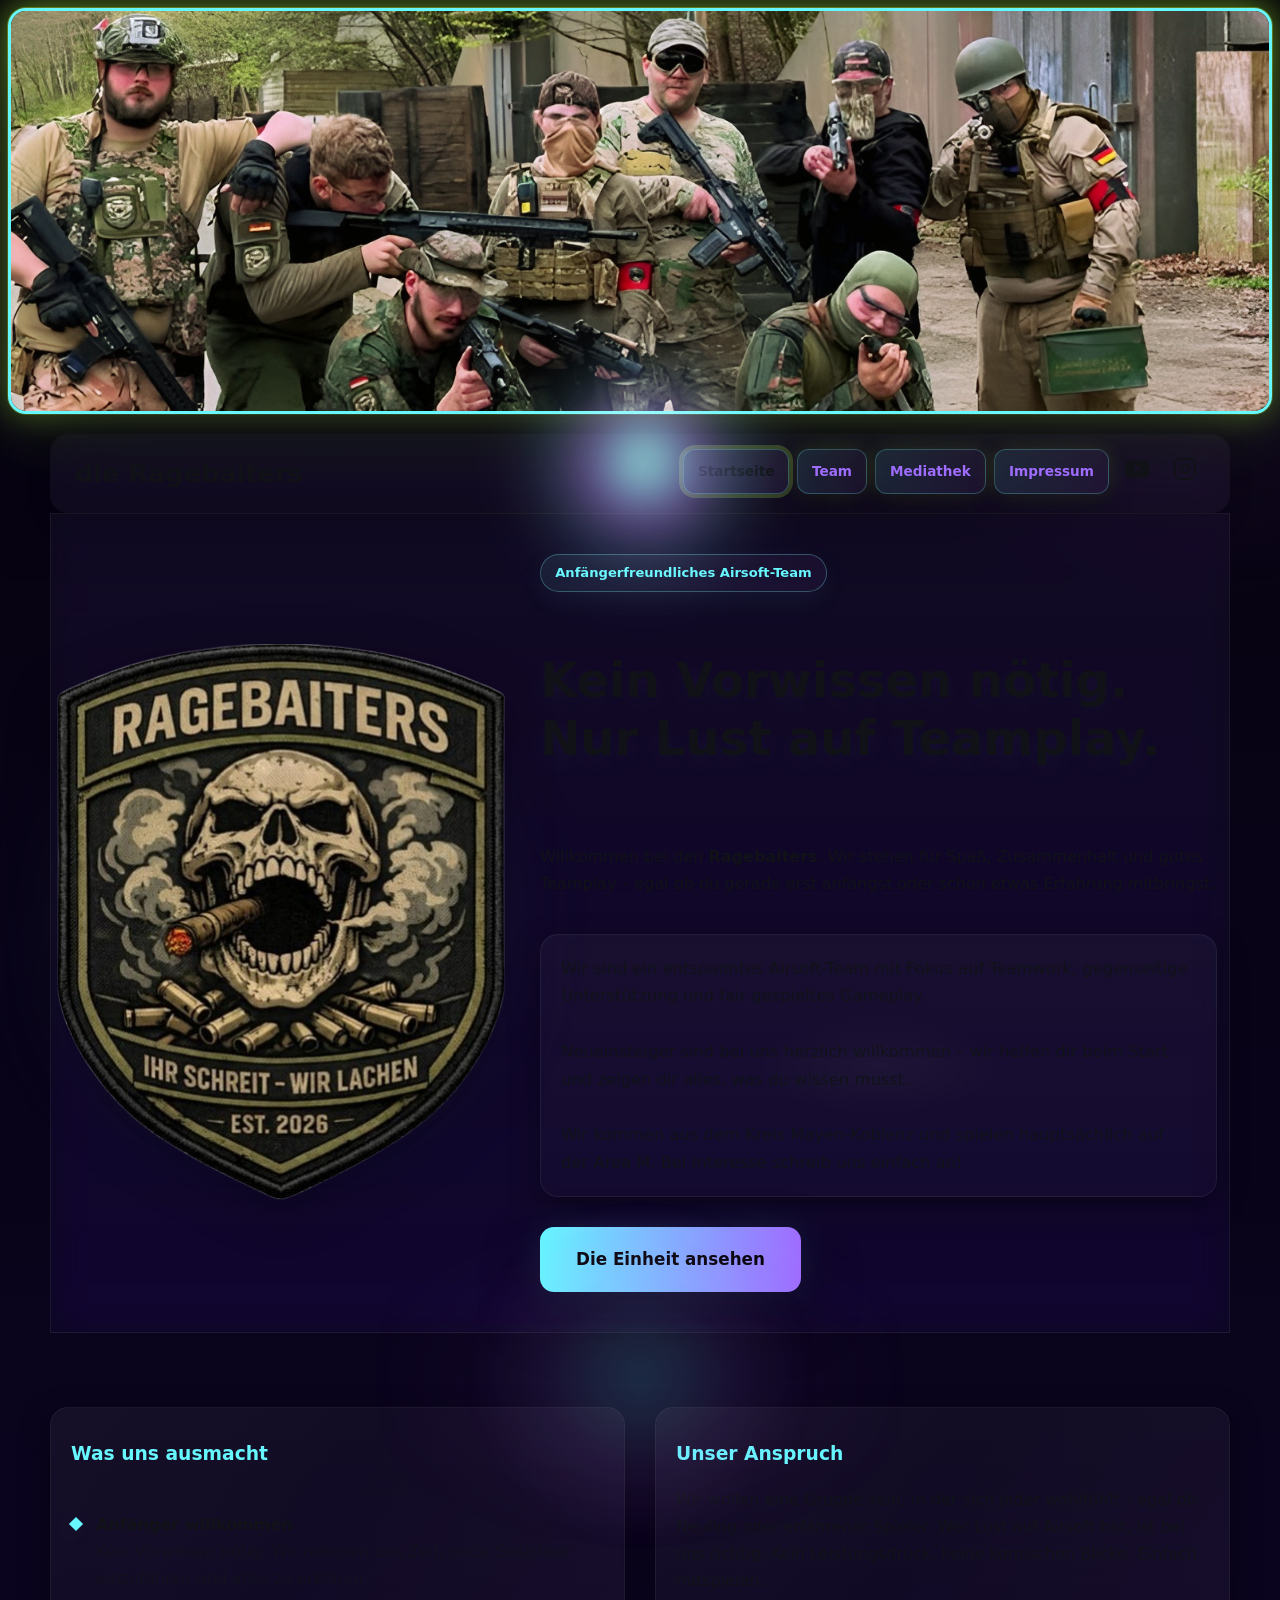
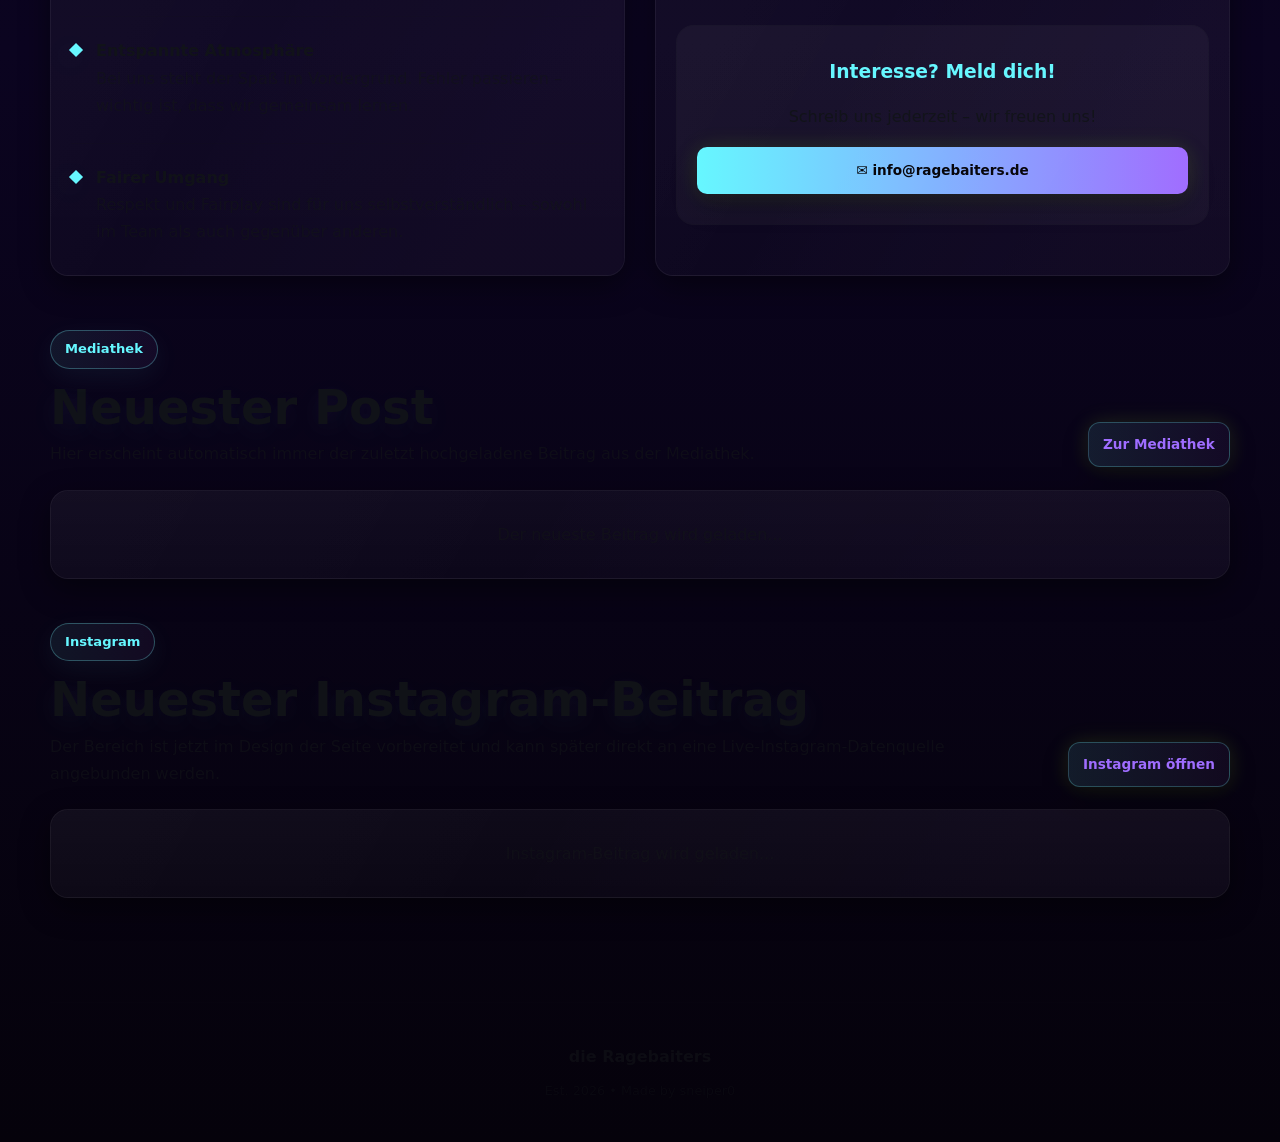
==== index.html @ 8ff464dd "Add files via upload" ====
<!DOCTYPE html>
<html lang="de">
<head>
  <meta charset="UTF-8" />
  <meta name="viewport" content="width=device-width, initial-scale=1.0" />
  <title>die Ragebaiters | Airsoft Team</title>
  <link rel="icon" type="image/png" href="images/logo.png">
  <link rel="preconnect" href="https://fonts.googleapis.com">
  <link rel="preconnect" href="https://fonts.gstatic.com" crossorigin>
  <link rel="stylesheet" href="./styles.css?v=2026-08-31-2">
</head>
<body>

  <div class="top-banner">
    <img src="images/banner2.png" alt="die Ragebaiters Banner" />
  </div>

  <header class="container">
    <nav class="nav">
      <div class="nav-brand">
        <div class="nav-title">die Ragebaiters</div>
      </div>
      <button class="nav-toggle" type="button" aria-label="Menü" aria-expanded="false">
        <span class="nav-toggle-bar"></span>
        <span class="nav-toggle-bar"></span>
        <span class="nav-toggle-bar"></span>
      </button>
      <div class="nav-links">
        <a class="active" href="index.html">Startseite</a>
        <a href="team.html">Team</a>
        <a href="mediathek.html">Mediathek</a>
        <a href="impressum.html">Impressum</a>
        <a class="social-icon" href="https://www.youtube.com/@RagebaitersAS" target="_blank" rel="noopener" aria-label="YouTube" title="YouTube">
          <svg viewBox="0 0 24 24" fill="currentColor" aria-hidden="true">
            <path d="M23.498 6.186a2.999 2.999 0 0 0-2.112-2.122C19.505 3.5 12 3.5 12 3.5s-7.505 0-9.386.564A2.999 2.999 0 0 0 .502 6.186C0 8.074 0 12 0 12s0 3.926.502 5.814a2.999 2.999 0 0 0 2.112 2.122C4.495 20.5 12 20.5 12 20.5s7.505 0 9.386-.564a2.999 2.999 0 0 0 2.112-2.122C24 15.926 24 12 24 12s0-3.926-.502-5.814zM9.75 15.568V8.432L15.818 12 9.75 15.568z"/>
          </svg>
        </a>
        <a class="social-icon" href="https://www.instagram.com/die_ragebaiters/" target="_blank" rel="noopener" aria-label="Instagram" title="Instagram">
          <svg viewBox="0 0 24 24" fill="none" stroke="currentColor" stroke-width="2" stroke-linecap="round" stroke-linejoin="round" aria-hidden="true">
            <rect x="2" y="2" width="20" height="20" rx="5" ry="5"/>
            <path d="M16 11.37A4 4 0 1 1 12.63 8 4 4 0 0 1 16 11.37z"/>
            <line x1="17.5" y1="6.5" x2="17.51" y2="6.5"/>
          </svg>
        </a>
      </div>
    </nav>
    <div class="nav-backdrop" aria-hidden="true"></div>
  </header>

  <main class="container">
    <section class="hero">
      <div class="hero-grid">
        <div class="hero-logo-large"><img src="images/logo.png" alt="Logo" /></div>
        <div class="hero-content">
          <span class="eyebrow">Anfängerfreundliches Airsoft-Team</span>
          <h2>Kein Vorwissen nötig.<br>Nur Lust auf Teamplay.</h2>
          <p>Willkommen bei den <strong>Ragebaiters</strong>. Wir stehen für Spaß, Zusammenhalt und gutes Teamplay – egal ob du gerade erst anfängst oder schon etwas Erfahrung mitbringst.</p>

          <div class="info-box">
            Wir sind ein entspanntes Airsoft-Team mit Fokus auf Teamwork, gegenseitige Unterstützung und fair gespieltes Gameplay.<br><br>
            Neueinsteiger sind bei uns herzlich willkommen – wir helfen dir beim Start und zeigen dir alles, was du wissen musst.<br><br>
            Wir kommen aus dem Kreis Mayen-Koblenz und spielen hauptsächlich auf der Area M. Bei Interesse schreib uns einfach an!
          </div>
          <a class="primary-btn" href="team.html">Die Einheit ansehen</a>
        </div>
      </div>
    </section>

    <section class="section">
      <div class="split">
        <article class="card">
          <h3 class="accent" style="margin:0;">Was uns ausmacht</h3>
          <div class="list">
            <div class="list-item">
              <div class="dot"></div>
              <div><strong>Anfänger willkommen</strong><br><span style="color: var(--muted);">Kein Vorwissen nötig. Wir nehmen uns Zeit, neue Gesichter einzuführen und alles zu erklären.</span></div>
            </div>
            <div class="list-item">
              <div class="dot"></div>
              <div><strong>Entspannte Atmosphäre</strong><br><span style="color: var(--muted);">Bei uns steht der Spaß im Vordergrund. Fehler passieren – wichtig ist, dass wir gemeinsam lernen.</span></div>
            </div>
            <div class="list-item">
              <div class="dot"></div>
              <div><strong>Fairer Umgang</strong><br><span style="color: var(--muted);">Respekt und Fairplay sind für uns selbstverständlich – sowohl im Team als auch gegenüber anderen.</span></div>
            </div>
          </div>
        </article>

        <article class="card">
          <h3 class="accent" style="margin:0;">Unser Anspruch</h3>
          <p>Wir wollen eine Gruppe sein, in der sich jeder wohlfühlt – egal ob Neuling oder erfahrener Spieler. Wer Lust auf Airsoft hat, ist bei uns richtig. Kein Leistungsdruck, keine komischen Blicke. Einfach mitspielen.</p>
          <div class="contact-box">
            <h3 class="accent" style="margin:0;">Interesse? Meld dich!</h3>
            <p>Schreib uns jederzeit – wir freuen uns!</p>
            <a class="contact-btn" href="mailto:info@ragebaiters.de">✉ info@ragebaiters.de</a>
          </div>
        </article>
      </div>
    </section>

    <section class="section latest-media-section">
      <div class="latest-media-head">
        <div>
          <span class="eyebrow">Mediathek</span>
          <h2 style="margin: 10px 0 4px;">Neuester Post</h2>
          <p style="color: var(--muted); margin: 0;">Hier erscheint automatisch immer der zuletzt hochgeladene Beitrag aus der Mediathek.</p>
        </div>
        <a href="mediathek.html">Zur Mediathek</a>
      </div>
      <div id="latest-media">
        <article class="card latest-media-card">
          <div class="latest-media-empty">Der neueste Beitrag wird geladen...</div>
        </article>
      </div>
    </section>

    <section class="section instagram-section">
      <div class="latest-media-head">
        <div>
          <span class="eyebrow">Instagram</span>
          <h2 style="margin: 10px 0 4px;">Neuester Instagram-Beitrag</h2>
          <p style="color: var(--muted); margin: 0;">Der Bereich ist jetzt im Design der Seite vorbereitet und kann später direkt an eine Live-Instagram-Datenquelle angebunden werden.</p>
        </div>
        <a href="https://www.instagram.com/die_ragebaiters/" target="_blank" rel="noopener">Instagram öffnen</a>
      </div>
      <div id="instagram-latest">
        <article class="card instagram-post-card">
          <div class="latest-media-empty">Instagram-Beitrag wird geladen...</div>
        </article>
      </div>
    </section>
  </main>

  <footer class="footer container">
    <div style="font-weight: 800;">die Ragebaiters</div>
    <div style="font-size: 0.8rem; opacity: 0.6;">Est. 2026 • Made by sneiper0</div>
  </footer>

<script src="./nav.js?v=2026-04-23-5" defer></script>
<script src="./config.js?v=2026-04-23-5"></script>
<script type="module">
    import { supabase, initPage, getSessionUser, getProfile } from './auth.js?v=2026-04-23-1';
  await initPage('home');


  const topBannerImg = document.querySelector('.top-banner img');
  const latestMedia = document.getElementById('latest-media');
  const instagramLatest = document.getElementById('instagram-latest');
  const instagramProfileUrl = 'https://www.instagram.com/die_ragebaiters/';

  const [
    { data: bannerVariant },
    { data: customBannerPath }
  ] = await Promise.all([
    supabase.rpc('get_homepage_banner'),
    supabase.rpc('get_homepage_banner_custom_path')
  ]);
  if (bannerVariant === 'sponsor') {
    topBannerImg.src = 'images/banner.png';
    topBannerImg.alt = 'die Ragebaiters Sponsor Banner';
  } else if (bannerVariant === 'custom' && customBannerPath) {
    topBannerImg.src = resolvePhotoUrl(customBannerPath);
    topBannerImg.alt = 'die Ragebaiters eigenes Banner';
  } else {
    topBannerImg.src = 'images/banner2.png';
    topBannerImg.alt = 'die Ragebaiters Team Banner';
  }

  const currentUser = await getSessionUser();
  const currentProfile = currentUser ? await getProfile(currentUser.id) : null;
  const currentRole = currentUser ? normalizeRole(currentProfile?.role) : 'guest';
  const canSeeInternalPosts = currentRole === 'admin' || currentRole === 'observer';
  const { data, error } = await supabase.rpc('get_latest_gallery_photo', {
    p_include_internal: canSeeInternalPosts
  });
  const latestPhoto = Array.isArray(data) ? data[0] : data;

  if (error) {
    latestMedia.innerHTML = '<article class="card latest-media-card"><div class="latest-media-empty">Der neueste Beitrag konnte gerade nicht geladen werden.</div></article>';
  } else if (!latestPhoto) {
    latestMedia.innerHTML = '<article class="card latest-media-card"><div class="latest-media-empty">In der Mediathek wurde noch kein Beitrag hochgeladen.</div></article>';
  } else {
    const imageUrl = resolvePhotoUrl(latestPhoto.storage_path);
    latestMedia.innerHTML = `
      <article class="card latest-media-card">
        <div class="latest-media-grid">
          <div class="latest-media-image-wrap">
            <img class="latest-media-image" src="${imageUrl}" alt="${escapeHtml(latestPhoto.title || 'Neuester Mediathek-Post')}">
          </div>
          <div class="latest-media-copy">
            <span class="latest-media-label">Zuletzt hochgeladen</span>
            <h3>${escapeHtml(latestPhoto.title || 'Neuer Mediathek-Post')}</h3>
            ${latestPhoto.caption ? `<p>${escapeHtml(latestPhoto.caption)}</p>` : '<p>In der Mediathek ist ein neuer Beitrag verfügbar.</p>'}
            <div class="latest-media-meta">
              <span>von ${escapeHtml(latestPhoto.author || 'anonym')}</span>
              <span>${formatDate(latestPhoto.uploaded_at)}</span>
            </div>
          </div>
        </div>
      </article>`;
  }

  await renderLatestInstagramPost();

  function formatDate(value) {
    if (!value) return 'Unbekanntes Datum';
    return new Date(value).toLocaleDateString('de-DE', {
      day: '2-digit',
      month: '2-digit',
      year: 'numeric'
    });
  }

  function escapeHtml(s) {
    return String(s).replace(/[&<>"']/g, c => ({'&':'&amp;','<':'&lt;','>':'&gt;','"':'&quot;',"'":'&#39;'}[c]));
  }

  function normalizeRole(role) {
    return ['observer', 'member', 'admin'].includes(role) ? role : 'guest';
  }

  function resolvePhotoUrl(path) {
    if (String(path || '').startsWith('__local__/')) {
      return path.replace('__local__/', '');
    }
    const { data: pub } = supabase.storage.from('photos').getPublicUrl(path);
    return pub.publicUrl;
  }

  async function renderLatestInstagramPost() {
    if (!instagramLatest) return;

    const { data, error } = await supabase.rpc('get_homepage_instagram_post');
    const post = Array.isArray(data) ? data[0] : data;

    if (error) {
      console.error('[Ragebaiters] Instagram-Post konnte nicht geladen werden:', error);
      instagramLatest.innerHTML = buildInstagramFallbackCard({
        title: 'Instagram-Verbindung wird vorbereitet',
        copy: 'Das Layout für den neuesten Instagram-Beitrag steht bereits. Die Live-Anbindung kann jetzt später direkt an Meta oder eine Supabase-Synchronisierung angeschlossen werden.'
      });
      return;
    }

    if (!post?.post_url && !post?.image_url && !post?.title && !post?.caption) {
      instagramLatest.innerHTML = buildInstagramFallbackCard({
        title: 'Noch kein Instagram-Beitrag hinterlegt',
        copy: 'Sobald die Datenquelle verbunden ist, erscheint hier automatisch nur der aktuellste Instagram-Beitrag im Look der Website.'
      });
      return;
    }

    const imageMarkup = post.image_url
      ? `<img class="instagram-post-image" src="${escapeHtmlAttr(post.image_url)}" alt="${escapeHtmlAttr(post.title || 'Neuester Instagram-Beitrag')}">`
      : `
        <div class="instagram-post-placeholder-inner">
          <strong>${escapeHtml(post.username || 'die_ragebaiters')}</strong>
          <span>Cover-Bild fehlt noch</span>
        </div>`;

    const primaryAction = post.post_url
      ? `<a href="${escapeHtmlAttr(post.post_url)}" target="_blank" rel="noopener">Beitrag ansehen</a>`
      : `<a href="${instagramProfileUrl}" target="_blank" rel="noopener">Profil öffnen</a>`;

    instagramLatest.innerHTML = `
      <article class="card instagram-post-card">
        <div class="instagram-post-grid">
          <div class="instagram-post-image-wrap ${post.image_url ? '' : 'instagram-post-placeholder'}">
            ${imageMarkup}
            <span class="instagram-post-badge">Instagram</span>
          </div>
          <div class="instagram-post-copy">
            <span class="instagram-post-kicker">Live vorbereitet</span>
            <h3>${escapeHtml(post.title || 'Neuester Beitrag von die_ragebaiters')}</h3>
            <p>${escapeHtml(post.caption || 'Der aktuellste Instagram-Beitrag kann hier im Stil der Website dargestellt werden.')}</p>
            <div class="instagram-post-meta">
              <span>@${escapeHtml(post.username || 'die_ragebaiters')}</span>
              <span>${formatInstagramDate(post.posted_at)}</span>
            </div>
            <div class="instagram-post-actions">
              ${primaryAction}
              <a class="instagram-post-secondary" href="${instagramProfileUrl}" target="_blank" rel="noopener">Profil öffnen</a>
            </div>
          </div>
        </div>
      </article>`;
  }

  function buildInstagramFallbackCard({ title, copy }) {
    return `
      <article class="card instagram-post-card instagram-post-card-empty">
        <div class="instagram-post-grid">
          <div class="instagram-post-image-wrap instagram-post-placeholder" aria-hidden="true">
            <span class="instagram-post-badge">Instagram</span>
            <div class="instagram-post-placeholder-inner">
              <strong>die_ragebaiters</strong>
              <span>Neuester Post erscheint hier</span>
            </div>
          </div>
          <div class="instagram-post-copy">
            <span class="instagram-post-kicker">Design bereit</span>
            <h3>${escapeHtml(title)}</h3>
            <p>${escapeHtml(copy)}</p>
            <div class="instagram-post-meta">
              <span>@die_ragebaiters</span>
              <span>Wartet auf Live-Daten</span>
            </div>
            <div class="instagram-post-actions">
              <a href="${instagramProfileUrl}" target="_blank" rel="noopener">Instagram öffnen</a>
            </div>
          </div>
        </div>
      </article>`;
  }

  function formatInstagramDate(value) {
    if (!value) return 'Neuester Beitrag';
    return new Date(value).toLocaleDateString('de-DE', {
      day: '2-digit',
      month: '2-digit',
      year: 'numeric'
    });
  }

  function escapeHtmlAttr(s) {
    return escapeHtml(s).replace(/`/g, '&#96;');
  }
</script>


<script src="./glow.js" defer></script>

</body>
</html>
---- styles.css ----
:root {
  /* Clean / Liquid Glass (macOS-ish) */
  --bg: #0b0d10;
  --bg-soft: #10151b;
  --panel: rgba(255, 255, 255, 0.06);
  --panel-strong: rgba(255, 255, 255, 0.10);
  --panel-solid: rgba(17, 22, 29, 0.78);
  --text: rgba(255, 255, 255, 0.92);
  --muted: rgba(255, 255, 255, 0.68);
  --line: rgba(255, 255, 255, 0.14);
  --accent: #b7ff3c;
  --accent-2: #7fd61c;
  --danger: #ff453a;
  --shadow: 0 18px 60px rgba(0, 0, 0, 0.45);
  --shadow-soft: 0 10px 28px rgba(0, 0, 0, 0.28);
  --radius: 18px;
  --radius-sm: 12px;
  --blur: 18px;
  --max: 1180px;
}

* { box-sizing: border-box; }
html, body {
  margin: 0;
  padding: 0;
  min-height: 100%;
  background-color: var(--bg);
}

html { scroll-behavior: smooth; min-height: 100dvh; }

body {
  font-family: ui-sans-serif, system-ui, -apple-system, BlinkMacSystemFont, "Segoe UI", Roboto, Helvetica, Arial, "Apple Color Emoji", "Segoe UI Emoji";
  background:
    radial-gradient(1000px 700px at 14% -10%, rgba(183,255,60,0.16), transparent 55%),
    radial-gradient(900px 600px at 92% 12%, rgba(127,214,28,0.10), transparent 55%),
    linear-gradient(180deg, #0b0d10 0%, #0f1419 55%, #0b0d10 100%);
  color: var(--text);
  line-height: 1.7;
  -webkit-font-smoothing: antialiased;
  -moz-osx-font-smoothing: grayscale;
  text-rendering: optimizeLegibility;
  color-scheme: dark light;
  animation: pageFadeIn 0.5s ease-out both;
}

body.nav-lock {
  overflow: hidden;
}

@keyframes pageFadeIn {
  from { opacity: 0; transform: translateY(8px); }
  to   { opacity: 1; transform: translateY(0); }
}

.container {
  width: min(calc(100% - 32px), var(--max));
  margin: 0 auto;
  padding-left: max(0px, env(safe-area-inset-left));
  padding-right: max(0px, env(safe-area-inset-right));
}

@media (prefers-color-scheme: light) {
  :root {
    --bg: #f4f6f8;
    --bg-soft: #ffffff;
    --panel: rgba(255, 255, 255, 0.72);
    --panel-strong: rgba(255, 255, 255, 0.84);
    --panel-solid: rgba(255, 255, 255, 0.92);
    --text: rgba(17, 20, 24, 0.92);
    --muted: rgba(17, 20, 24, 0.62);
    --line: rgba(17, 20, 24, 0.14);
    --shadow: 0 16px 40px rgba(0, 0, 0, 0.14);
    --shadow-soft: 0 10px 24px rgba(0, 0, 0, 0.10);
  }

  body {
    background:
      radial-gradient(1000px 700px at 14% -10%, rgba(183,255,60,0.20), transparent 55%),
      radial-gradient(900px 600px at 92% 12%, rgba(127,214,28,0.12), transparent 55%),
      linear-gradient(180deg, #f4f6f8 0%, #eef2f6 55%, #f4f6f8 100%);
  }
}

.top-banner {
  width: min(calc(100% - 16px), 1400px);
  margin: 8px auto 0;
  border-radius: 18px;
  overflow: hidden;
  border: 3px solid var(--accent);
  box-shadow:
    var(--shadow),
    0 0 0 1px rgba(183,255,60,0.36),
    0 0 26px rgba(183,255,60,0.48),
    0 0 60px rgba(127,214,28,0.28);
  background: #000;
  animation: fadeSlide 0.7s ease-out both;
}

.top-banner img {
  width: 100%;
  height: auto;
  max-height: 400px;
  object-fit: cover;
  display: block;
  transition: transform 0.6s ease;
}
.top-banner:hover img { transform: scale(1.02); }

a {
  color: #0b0d10 !important;
  text-decoration: none;
  background: linear-gradient(180deg, rgba(183,255,60,0.98), rgba(127,214,28,0.98));
  border: 1px solid rgba(183,255,60,0.62);
  padding: 10px 14px;
  border-radius: 12px;
  display: inline-flex;
  align-items: center;
  justify-content: center;
  font-weight: 750;
  transition: transform 0.22s ease, box-shadow 0.22s ease, background 0.22s ease, color 0.22s ease, border-color 0.22s ease, filter 0.22s ease;
  text-transform: none;
  font-size: 0.88rem;
  letter-spacing: 0;
  cursor: pointer;
  white-space: nowrap;
  will-change: transform;
  box-shadow: 0 12px 26px rgba(0,0,0,0.26), 0 0 22px rgba(183,255,60,0.14);
}

a:hover {
  transform: translateY(-1px);
  filter: brightness(1.03);
  box-shadow: 0 14px 32px rgba(0,0,0,0.30), 0 0 28px rgba(183,255,60,0.18);
}
a:active { transform: translateY(0); }

a.active {
  background: linear-gradient(180deg, rgba(183,255,60,1), rgba(127,214,28,1));
  border-color: rgba(183,255,60,0.72);
  color: #0b0d10 !important;
  box-shadow: 0 0 0 4px rgba(183,255,60,0.20), 0 16px 40px rgba(0,0,0,0.32);
}

a:focus-visible,
button:focus-visible,
input:focus-visible,
textarea:focus-visible,
select:focus-visible {
  outline: none;
  box-shadow: 0 0 0 4px rgba(183,255,60,0.18);
  border-color: rgba(183,255,60,0.45);
}

/* ============================================
   Social Icons (YouTube / Instagram)
   Kein grüner Button – nur das Logo mit Glow
   ============================================ */
.social-icon,
a.social-icon {
  background: transparent !important;
  border: none !important;
  padding: 6px !important;
  border-radius: 50% !important;
  width: 40px;
  height: 40px;
  display: inline-flex;
  align-items: center;
  justify-content: center;
  color: var(--text) !important;
  box-shadow: none;
  text-transform: none;
  letter-spacing: 0;
  flex: 0 0 auto;
  transition: transform 0.3s ease, color 0.3s ease, filter 0.3s ease, box-shadow 0.3s ease, background 0.3s ease;
}

.social-icon svg {
  width: 24px;
  height: 24px;
  display: block;
  transition: filter 0.3s ease, transform 0.3s ease;
}

.social-icon:hover,
a.social-icon:hover {
  transform: translateY(-2px) scale(1.08);
  color: var(--accent) !important;
  background: rgba(183,255,60,0.10) !important;
  box-shadow: 0 0 22px rgba(183,255,60,0.22), 0 18px 40px rgba(0,0,0,0.28);
  filter: none;
}

.social-icon:hover svg {
  filter: drop-shadow(0 0 8px rgba(183,255,60,0.55));
}

.social-icon:active { transform: translateY(0) scale(1.02); }

header { padding: 10px 0; }

/* Buttons and small utility classes for grafik_update */
.primary-btn {
  padding: 16px 32px;
  margin-top: 10px;
  font-size: 1rem;
  border-radius: 12px;
  display: inline-block;
}

.contact-btn {
  background: transparent;
  border: 1px solid var(--accent);
  color: var(--accent) !important;
  text-transform: none;
  width: 100%;
  text-align: center;
  display: inline-block;
  padding: 10px 12px;
  border-radius: 10px;
}

.accent { color: var(--accent); }

/* Responsive hero layout for larger screens */
@media (min-width: 900px) {
  .hero-grid { grid-template-columns: 1fr 1fr; gap: 40px; align-items: center; }
  .hero-content { text-align: left; padding-right: 12px; }
  .hero-logo-large { justify-content: flex-start; }
  .nav-links { justify-content: flex-end; }
  .nav-toggle { display: none; }
}

@media (max-width: 899px) {
  .primary-btn { width: 100%; text-align: center; }
}

/* Auffällige visuelle Anpassungen für das Grafik-Update (Cache-bust sichtbar) */
.top-banner {
  border: 4px solid var(--accent);
  box-shadow: 0 30px 80px rgba(0,0,0,0.6); /* stärkerer Schatten */
  position: relative;
}
.top-banner::after {
  content: "";
  position: absolute;
  inset: 0;
  pointer-events: none;
  background: linear-gradient(90deg, rgba(183,255,60,0.12), rgba(127,214,28,0.06));
  mix-blend-mode: overlay;
}

/* Primary button deutlicher und größer */
.primary-btn {
  background: linear-gradient(90deg, var(--accent), var(--accent-2));
  color: #071014 !important;
  padding: 18px 36px;
  font-size: 1.05rem;
  border-radius: 14px;
  box-shadow: 0 18px 40px rgba(0,0,0,0.35), 0 0 30px rgba(183,255,60,0.12);
  border: none;
  display: inline-block;
  transition: transform 0.22s ease, box-shadow 0.22s ease;
}
.primary-btn:hover {
  transform: translateY(-3px) scale(1.02);
  box-shadow: 0 24px 56px rgba(0,0,0,0.45), 0 0 40px rgba(183,255,60,0.18);
}

/* Kontakt-Button stärker umranden */
.contact-btn {
  border-width: 2px;
  padding: 12px 14px;
  font-weight: 800;
}


.nav {
  display: flex;
  align-items: center;
  justify-content: space-between;
  gap: 12px;
  padding: 16px;
  border: 1px solid var(--line);
  background: var(--panel);
  backdrop-filter: blur(var(--blur)) saturate(160%);
  -webkit-backdrop-filter: blur(var(--blur)) saturate(160%);
  border-radius: 18px;
  position: sticky;
  top: max(10px, env(safe-area-inset-top));
  z-index: 100;
  animation: fadeSlide 0.7s ease-out both;
  box-shadow: var(--shadow-soft);
  transition: background 0.28s ease, border-color 0.28s ease, box-shadow 0.28s ease;
}

.nav-brand {
  display: flex;
  align-items: center;
  gap: 12px;
  min-width: 0;
}

.nav-title {
  font-weight: 900;
  font-size: 1.6rem;
  min-width: 0;
}

.nav-toggle {
  width: 46px;
  height: 46px;
  padding: 0;
  display: inline-flex;
  flex-direction: column;
  align-items: center;
  justify-content: center;
  border-radius: var(--radius-sm);
  border: 1px solid rgba(255,255,255,0.14);
  background: rgba(255,255,255,0.06);
  color: var(--text);
  cursor: pointer;
  box-shadow: none;
  transition: transform 0.25s ease, border-color 0.25s ease, background 0.25s ease, box-shadow 0.25s ease, color 0.25s ease;
}

.nav-toggle:hover {
  transform: translateY(-1px);
  border-color: rgba(255,255,255,0.22);
  background: rgba(255,255,255,0.10);
  box-shadow: var(--shadow-soft);
}

.nav-toggle:active { transform: translateY(0); }

.nav-toggle-bar {
  width: 20px;
  height: 2.5px;
  border-radius: 999px;
  background: currentColor;
  display: block;
  transition: transform 0.25s ease, opacity 0.25s ease, box-shadow 0.25s ease, background 0.25s ease;
}

.nav-toggle-bar + .nav-toggle-bar {
  margin-top: 4px;
}

.nav-toggle:hover .nav-toggle-bar {
  box-shadow: 0 0 10px rgba(255, 255, 255, 0.22);
}

.nav-links {
  display: flex;
  gap: 8px;
  overflow-x: auto;
  width: 100%;
  padding-bottom: 4px;
  scrollbar-width: none;
}
.nav-links::-webkit-scrollbar { display: none; }

.nav-backdrop {
  position: fixed;
  inset: 0;
  background: rgba(0, 0, 0, 0.42);
  backdrop-filter: blur(8px) saturate(140%);
  -webkit-backdrop-filter: blur(8px) saturate(140%);
  opacity: 0;
  pointer-events: none;
  transition: opacity 0.28s ease;
  z-index: 90;
}

.nav-backdrop.is-open {
  opacity: 1;
  pointer-events: auto;
}

.hero { padding: 40px 0; }
.hero-grid { display: grid; grid-template-columns: 1fr; gap: 30px; align-items: center; }

.hero-logo-large {
  display: flex;
  justify-content: center;
  position: relative;
  animation: fadeSlide 0.9s ease-out both;
}

/* Grüner Neon-Glow hinter dem Logo */
.hero-logo-large::before {
  content: "";
  position: absolute;
  inset: 0;
  margin: auto;
  width: 82%;
  aspect-ratio: 1 / 1;
  background:
    radial-gradient(circle, rgba(183,255,60,0.34) 0%, rgba(183,255,60,0.14) 36%, rgba(183,255,60,0) 72%),
    radial-gradient(circle, rgba(140,200,255,0.20) 0%, rgba(140,200,255,0) 72%);
  filter: blur(72px);
  z-index: 0;
  pointer-events: none;
  animation: neonPulse 8s ease-in-out infinite;
}

.hero-logo-large img {
  width: 100%;
  max-width: 300px;
  position: relative;
  z-index: 1;
  filter: drop-shadow(0 12px 24px rgba(0,0,0,0.35));
  transition: transform 0.5s ease, filter 0.5s ease;
  animation: floaty 6s ease-in-out infinite;
}

.hero-logo-large:hover img {
  transform: scale(1.03);
  filter: drop-shadow(0 18px 34px rgba(0,0,0,0.45));
}

@keyframes neonPulse {
  0%, 100% { opacity: 0.70; transform: scale(1); }
  50%      { opacity: 1;    transform: scale(1.05); }
}

@keyframes floaty {
  0%, 100% { transform: translateY(0); }
  50%      { transform: translateY(-4px); }
}

@keyframes fadeSlide {
  from { opacity: 0; transform: translateY(14px); }
  to   { opacity: 1; transform: translateY(0); }
}

.hero-content {
  display: flex;
  flex-direction: column;
  gap: 20px;
  text-align: center;
  animation: fadeSlide 0.9s 0.05s ease-out both;
}

.eyebrow {
  display: inline-flex;
  padding: 7px 14px;
  border-radius: 999px;
  border: 1px solid rgba(183,255,60,0.35);
  background: rgba(183,255,60,0.12);
  color: var(--accent);
  font-size: 0.82rem;
  text-transform: none;
  font-weight: 750;
  width: fit-content;
  margin: 0 auto;
  transition: background 0.25s ease, border-color 0.25s ease, box-shadow 0.25s ease, color 0.25s ease;
  backdrop-filter: blur(10px) saturate(140%);
  -webkit-backdrop-filter: blur(10px) saturate(140%);
}
.eyebrow:hover {
  background: rgba(183,255,60,0.16);
  border-color: rgba(183,255,60,0.55);
  color: var(--accent);
  box-shadow: 0 0 18px rgba(183,255,60,0.18);
}

h2 { font-size: clamp(1.8rem, 8vw, 3rem); font-weight: 900; line-height: 1.2; }

.info-box {
  padding: 20px;
  background: linear-gradient(180deg, rgba(255,255,255,0.03), rgba(255,255,255,0.02));
  border: 1px solid rgba(255,255,255,0.06);
  border-left: 4px solid var(--accent);
  border-radius: var(--radius);
  box-shadow: 0 10px 30px rgba(0,0,0,0.4), 0 2px 8px rgba(122,252,255,0.02) inset;
  backdrop-filter: blur(10px) saturate(160%);
  -webkit-backdrop-filter: blur(10px) saturate(160%);
  font-size: 1.02rem;
  text-align: left;
  transition: background 0.35s ease, border-color 0.35s ease, transform 0.35s ease, box-shadow 0.35s ease;
}
.info-box:hover {
  background: var(--panel-strong);
  border-color: rgba(255,255,255,0.22);
  transform: translateX(2px);
}

.section {
  padding: 44px 0;
  animation: fadeSlide 0.8s ease-out both;
}

.card {
  position: relative;
  overflow: hidden;
  padding: 30px 20px;
  background: linear-gradient(180deg, rgba(255,255,255,0.02), rgba(255,255,255,0.01));
  border: 1px solid rgba(255,255,255,0.06);
  border-radius: var(--radius);
  box-shadow: 0 10px 30px rgba(0,0,0,0.45);
  backdrop-filter: blur(10px) saturate(160%);
  -webkit-backdrop-filter: blur(10px) saturate(160%);
  transition: transform 0.22s ease, border-color 0.22s ease, box-shadow 0.22s ease, background 0.22s ease;
}
.card::before {
  content: "";
  position: absolute;
  inset: -30% -30% -30% -30%;
  pointer-events: none;
  background: radial-gradient(circle at var(--mx,50%) var(--my,50%), rgba(255,255,255,0.06), transparent 12%);
  mix-blend-mode: overlay;
  opacity: 0;
  transition: opacity 180ms ease, transform 240ms ease;
}
.card:hover {
  transform: translateY(-4px);
  border-color: rgba(122,252,255,0.12);
  box-shadow: 0 22px 60px rgba(6,4,10,0.6), 0 0 40px rgba(122,252,255,0.04);
  background: linear-gradient(180deg, rgba(255,255,255,0.03), rgba(255,255,255,0.01));
}
.card:hover::before { opacity: 1; transform: scale(1.02); }


.split { display: grid; grid-template-columns: 1fr; gap: 30px; margin-top: 30px; }

.list { display: grid; gap: 24px; margin-top: 20px; }
.list-item {
  display: flex;
  gap: 15px;
  padding-top: 20px;
  border-top: 1px solid var(--line);
  align-items: flex-start;
  transition: transform 0.3s ease;
}
.list-item:hover { transform: translateX(4px); }

.dot {
  width: 10px;
  height: 10px;
  background: rgba(183,255,60,0.85);
  transform: rotate(45deg);
  margin-top: 8px;
  flex: 0 0 auto;
  transition: transform 0.4s ease, box-shadow 0.4s ease;
}
.list-item:hover .dot {
  transform: rotate(135deg) scale(1.15);
  box-shadow: 0 0 14px rgba(183,255,60,0.28);
}

.member-grid {
  display: grid;
  grid-template-columns: repeat(auto-fill, minmax(150px, 1fr));
  gap: 15px;
  margin-top: 20px;
}

.member-card {
  padding: 25px 15px;
  background: var(--panel);
  border: 1px solid var(--line);
  border-radius: var(--radius);
  text-align: center;
  box-shadow: var(--shadow-soft);
  backdrop-filter: blur(var(--blur)) saturate(160%);
  -webkit-backdrop-filter: blur(var(--blur)) saturate(160%);
  transition: transform 0.22s ease, box-shadow 0.22s ease, border-color 0.22s ease, background 0.22s ease;
  cursor: pointer;
  will-change: transform;
}
.member-card:hover {
  transform: translateY(-2px);
  border-color: rgba(255,255,255,0.22);
  box-shadow: var(--shadow);
  background: var(--panel-strong);
}
.member-card:active { transform: translateY(-2px) scale(1.0); }

.role-badge {
  display: inline-block;
  padding: 3px 10px;
  background: rgba(183,255,60,0.14);
  color: var(--accent);
  border: 1px solid rgba(183,255,60,0.28);
  border-radius: 999px;
  font-size: 0.65rem;
  font-weight: 800;
  text-transform: uppercase;
  margin-bottom: 10px;
  letter-spacing: 0.03em;
  transition: box-shadow 0.3s ease, transform 0.3s ease;
}
.member-card:hover .role-badge {
  box-shadow: 0 0 14px rgba(183,255,60,0.22);
  transform: translateY(-1px);
}

.contact-box {
  margin-top: 30px;
  padding: 30px 20px;
  background: var(--panel);
  border: 1px solid var(--line);
  border-radius: var(--radius);
  text-align: center;
  transition: background 0.35s ease, box-shadow 0.35s ease, border-color 0.35s ease;
}
.contact-box:hover {
  background: var(--panel-strong);
  border-color: rgba(255,255,255,0.22);
  box-shadow: var(--shadow);
}

.latest-media-section {
  padding-top: 10px;
}

.latest-media-head {
  display: flex;
  flex-direction: column;
  gap: 18px;
  margin-bottom: 22px;
}

.latest-media-card {
  overflow: hidden;
}

.latest-media-grid {
  display: grid;
  gap: 20px;
}

.latest-media-image-wrap {
  border-radius: 16px;
  overflow: hidden;
  border: 1px solid var(--line);
  background: rgba(255,255,255,0.03);
}

.latest-media-image {
  display: block;
  width: 100%;
  height: 260px;
  object-fit: cover;
}

.latest-media-copy {
  display: grid;
  gap: 12px;
  align-content: start;
}

.latest-media-label {
  display: inline-flex;
  width: fit-content;
  padding: 6px 12px;
  border-radius: 999px;
  background: rgba(183,255,60,0.12);
  border: 1px solid rgba(183,255,60,0.28);
  color: var(--accent);
  font-size: 0.75rem;
  font-weight: 800;
  text-transform: uppercase;
  letter-spacing: 0.04em;
}

.latest-media-copy h3 {
  margin: 0;
  font-size: clamp(1.4rem, 4vw, 2.2rem);
  line-height: 1.15;
}

.latest-media-copy p {
  margin: 0;
  color: var(--muted);
}

.latest-media-meta {
  display: flex;
  flex-wrap: wrap;
  gap: 10px 18px;
  color: var(--text);
  font-size: 0.92rem;
}

.latest-media-empty {
  color: var(--muted);
  text-align: center;
}

.instagram-section {
  padding-top: 0;
}

.instagram-post-card {
  display: grid;
  gap: 22px;
  overflow: hidden;
  position: relative;
}

.instagram-post-card::before {
  content: "";
  position: absolute;
  inset: 0;
  background:
    radial-gradient(circle at top right, rgba(183,255,60,0.12), transparent 28%),
    radial-gradient(circle at bottom left, rgba(255,255,255,0.05), transparent 35%);
  pointer-events: none;
}

.instagram-post-grid {
  position: relative;
  z-index: 1;
  display: grid;
  gap: 22px;
  align-items: center;
}

.instagram-post-image-wrap {
  position: relative;
  display: block;
  min-height: 280px;
  overflow: hidden;
  border-radius: 18px;
  border: 1px solid rgba(255,255,255,0.08);
  background:
    linear-gradient(160deg, rgba(183,255,60,0.14), rgba(255,255,255,0.03)),
    rgba(255,255,255,0.03);
  box-shadow: inset 0 0 0 1px rgba(255,255,255,0.03);
}

.instagram-post-image {
  display: block;
  width: 100%;
  height: 100%;
  min-height: 280px;
  object-fit: cover;
}

.instagram-post-badge {
  position: absolute;
  top: 16px;
  left: 16px;
  display: inline-flex;
  align-items: center;
  gap: 8px;
  padding: 7px 12px;
  border-radius: 999px;
  background: rgba(12,15,18,0.72);
  border: 1px solid rgba(255,255,255,0.08);
  color: var(--text);
  font-size: 0.72rem;
  font-weight: 800;
  letter-spacing: 0.04em;
  text-transform: uppercase;
}

.instagram-post-copy {
  display: grid;
  gap: 14px;
  align-content: start;
}

.instagram-post-kicker {
  display: inline-flex;
  width: fit-content;
  padding: 6px 12px;
  border-radius: 999px;
  border: 1px solid rgba(183,255,60,0.28);
  background: rgba(183,255,60,0.1);
  color: var(--accent);
  font-size: 0.75rem;
  font-weight: 800;
  letter-spacing: 0.04em;
  text-transform: uppercase;
}

.instagram-post-copy h3 {
  margin: 0;
  font-size: clamp(1.5rem, 4vw, 2.4rem);
  line-height: 1.08;
}

.instagram-post-copy p {
  margin: 0;
  color: var(--muted);
}

.instagram-post-meta {
  display: flex;
  flex-wrap: wrap;
  gap: 10px 18px;
  color: var(--text);
  font-size: 0.92rem;
}

.instagram-post-actions {
  display: flex;
  flex-wrap: wrap;
  gap: 12px;
}

.instagram-post-secondary {
  background: transparent !important;
  border: 1px solid rgba(183,255,60,0.24) !important;
  color: var(--accent) !important;
}

.instagram-post-secondary:hover {
  color: #000 !important;
}

.instagram-post-card-empty .instagram-post-image-wrap {
  pointer-events: none;
}

.instagram-post-placeholder {
  display: grid;
  place-items: center;
  background:
    linear-gradient(145deg, rgba(183,255,60,0.14), rgba(255,255,255,0.02)),
    repeating-linear-gradient(
      -45deg,
      rgba(255,255,255,0.02) 0,
      rgba(255,255,255,0.02) 16px,
      rgba(255,255,255,0.035) 16px,
      rgba(255,255,255,0.035) 32px
    );
}

.instagram-post-placeholder-inner {
  display: grid;
  gap: 8px;
  text-align: center;
  padding: 24px;
}

.instagram-post-placeholder-inner strong {
  font-size: 1.2rem;
}

.instagram-post-placeholder-inner span {
  color: var(--muted);
}

@media (min-width: 860px) {
  .instagram-post-grid {
    grid-template-columns: minmax(0, 1.05fr) minmax(0, 0.95fr);
  }

  .instagram-post-image-wrap,
  .instagram-post-image {
    min-height: 360px;
  }
}

.modal {
  display: none;
  position: fixed;
  z-index: 1000;
  left: 0; top: 0; width: 100%; height: 100%;
  background-color: rgba(0,0,0,0.55);
  backdrop-filter: blur(14px) saturate(160%);
  -webkit-backdrop-filter: blur(14px) saturate(160%);
  align-items: center;
  justify-content: center;
  padding: 20px;
  animation: modalFade 0.25s ease-out;
}
.modal-content {
  background: var(--panel-solid);
  border-radius: var(--radius);
  max-width: 500px;
  width: 100%;
  padding: 40px 20px;
  position: relative;
  text-align: center;
  border: 1px solid var(--line);
  box-shadow: var(--shadow);
  backdrop-filter: blur(var(--blur)) saturate(160%);
  -webkit-backdrop-filter: blur(var(--blur)) saturate(160%);
  animation: modalPop 0.35s cubic-bezier(0.22, 1, 0.36, 1);
}
.modal-img {
  width: 150px;
  height: 150px;
  border-radius: 50%;
  object-fit: cover;
  border: 2px solid rgba(255,255,255,0.22);
  margin-bottom: 20px;
  box-shadow: var(--shadow-soft);
  transition: transform 0.25s ease, box-shadow 0.25s ease, border-color 0.25s ease;
}
.modal-img:hover {
  transform: scale(1.03);
  border-color: rgba(255,255,255,0.32);
  box-shadow: var(--shadow);
}

.modal-close {
  transition: color 0.25s ease, transform 0.25s ease;
  color: var(--muted);
}
.modal-close:hover {
  color: var(--accent);
  transform: rotate(90deg);
}

@keyframes modalFade {
  from { opacity: 0; }
  to   { opacity: 1; }
}
@keyframes modalPop {
  from { opacity: 0; transform: translateY(20px) scale(0.95); }
  to   { opacity: 1; transform: translateY(0) scale(1); }
}

@media (min-width: 1000px) {
  .nav-toggle,
  .nav-backdrop {
    display: none !important;
  }

  .nav { flex-direction: row; justify-content: space-between; padding: 14px 24px; }
  .nav-links { overflow: visible; width: auto; }
  .hero-grid { grid-template-columns: 0.8fr 1.2fr; text-align: left; }
  .hero-content { text-align: left; align-items: flex-start; }
  .eyebrow { margin: 0; }
  .hero-logo-large img { max-width: 450px; }
  .split { grid-template-columns: 1fr 1fr; }
  .member-grid { grid-template-columns: repeat(auto-fill, minmax(250px, 1fr)); }
  .role-badge { font-size: 0.7rem; padding: 4px 12px; }
  a { font-size: 0.85rem; }
}

@media (max-width: 999px) {
  .nav {
    flex-wrap: wrap;
    align-items: center;
    padding: 14px 16px;
  }

  .nav-brand {
    flex: 1 1 auto;
    min-width: 0;
  }

  .nav-toggle {
    margin-left: auto;
  }

  .nav-title {
    font-size: clamp(1.15rem, 5vw, 1.45rem);
    white-space: nowrap;
    overflow: hidden;
    text-overflow: ellipsis;
  }

  .nav-links {
    position: static;
    z-index: auto;
    width: 100%;
    margin-top: 12px;
    padding: 12px 0 0;
    display: flex;
    flex-direction: column;
    align-items: stretch;
    gap: 10px;
    overflow: hidden;
    opacity: 0;
    visibility: hidden;
    pointer-events: none;
    max-height: 0;
    border-top: 1px solid transparent;
    transform: translateY(-8px);
    transition: max-height 0.28s ease, opacity 0.22s ease, transform 0.22s ease, visibility 0.22s ease, border-color 0.22s ease;
  }

  .nav-links a {
    width: 100%;
    text-align: left;
    white-space: normal;
  }

  .nav-links .social-icon,
  .nav-links a.social-icon {
    width: 46px;
    height: 46px;
    justify-content: center;
  }

  .nav.is-open .nav-links,
  .nav-links.is-open {
    max-height: 560px;
    opacity: 1;
    visibility: visible;
    pointer-events: auto;
    border-top-color: rgba(255,255,255,0.08);
    transform: translateY(0);
  }

  .nav.is-open .nav-toggle-bar:nth-child(1) {
    transform: translateY(6px) rotate(45deg);
  }

  .nav.is-open .nav-toggle-bar:nth-child(2) {
    opacity: 0;
  }

  .nav.is-open .nav-toggle-bar:nth-child(3) {
    transform: translateY(-6px) rotate(-45deg);
  }
}

@media (min-width: 860px) {
  .latest-media-head {
    flex-direction: row;
    justify-content: space-between;
    align-items: end;
  }

  .latest-media-grid {
    grid-template-columns: minmax(0, 1.1fr) minmax(0, 0.9fr);
    align-items: center;
  }

  .latest-media-image {
    height: 320px;
  }
}

.footer {
  padding: 40px 0;
  border-top: 1px solid var(--line);
  margin-top: 60px;
  color: var(--muted);
  text-align: center;
  display: flex;
  flex-direction: column;
  align-items: center;
  gap: 10px;
  animation: fadeSlide 0.8s ease-out both;
}

.footer-auth {
  margin-top: 10px;
  width: 100%;
  display: flex;
  justify-content: center;
}

.footer-login-link {
  background: linear-gradient(180deg, rgba(255,255,255,0.05), rgba(255,255,255,0.02)) !important;
  border: 1px solid rgba(183,255,60,0.22) !important;
  color: var(--text) !important;
  padding: 12px 16px !important;
  border-radius: 16px !important;
  text-transform: none !important;
  letter-spacing: 0 !important;
  font-size: 0.9rem !important;
  font-weight: 700 !important;
  display: inline-flex !important;
  align-items: center;
  justify-content: center;
  gap: 12px;
  width: auto !important;
  max-width: min(100%, 320px);
  box-shadow: 0 12px 30px rgba(0,0,0,0.2);
  backdrop-filter: blur(10px);
  -webkit-backdrop-filter: blur(10px);
}

.footer-login-link:hover {
  color: var(--text) !important;
  border-color: rgba(183,255,60,0.45) !important;
  box-shadow: 0 16px 36px rgba(0,0,0,0.28), 0 0 22px rgba(183,255,60,0.14);
  filter: none;
}

.footer-login-icon {
  width: 40px;
  height: 40px;
  border-radius: 12px;
  display: inline-flex;
  align-items: center;
  justify-content: center;
  background: rgba(183,255,60,0.12);
  color: var(--accent);
  flex: 0 0 auto;
  box-shadow: inset 0 0 0 1px rgba(183,255,60,0.16);
}

.footer-login-icon svg {
  width: 18px;
  height: 18px;
}

.footer-login-copy {
  display: flex;
  flex-direction: column;
  align-items: flex-start;
  text-align: left;
  line-height: 1.2;
}

.footer-login-copy strong {
  color: var(--text);
  font-size: 0.92rem;
}

.footer-login-copy span {
  color: var(--muted);
  font-size: 0.76rem;
}

.sr-only {
  position: absolute !important;
  width: 1px !important;
  height: 1px !important;
  padding: 0 !important;
  margin: -1px !important;
  overflow: hidden !important;
  clip: rect(0, 0, 0, 0) !important;
  white-space: nowrap !important;
  border: 0 !important;
}

.floating-login-wrap {
  position: fixed;
  right: 18px;
  bottom: 18px;
  z-index: 1200;
}

.secret-game-wrap {
  position: fixed;
  left: 18px;
  bottom: 18px;
  z-index: 1200;
}

.floating-login {
  width: 44px;
  height: 44px;
  border-radius: 50%;
  display: inline-flex !important;
  align-items: center;
  justify-content: center;
  background: rgba(183,255,60,0.08);
  border: 1px solid rgba(183,255,60,0.12);
  color: var(--muted) !important;
  opacity: 0.45;
  backdrop-filter: blur(6px);
  -webkit-backdrop-filter: blur(6px);
}

.floating-login svg {
  width: 18px;
  height: 18px;
}

.floating-login:hover {
  opacity: 1;
  color: var(--accent) !important;
  background: rgba(183,255,60,0.12);
  box-shadow: 0 10px 30px rgba(0,0,0,0.45), 0 0 18px rgba(183,255,60,0.16);
  filter: none;
}

.secret-game-link {
  width: 44px;
  height: 44px;
  border-radius: 50%;
  display: inline-flex !important;
  align-items: center;
  justify-content: center;
  background: rgba(255, 214, 10, 0.08);
  border: 1px solid rgba(255, 214, 10, 0.16);
  color: #ffd86a !important;
  opacity: 0.28;
  backdrop-filter: blur(6px);
  -webkit-backdrop-filter: blur(6px);
  box-shadow: 0 10px 28px rgba(0,0,0,0.28);
}

.secret-game-link svg {
  width: 18px;
  height: 18px;
}

.secret-game-link:hover {
  opacity: 0.9;
  color: #fff1b3 !important;
  background: rgba(255, 214, 10, 0.14);
  border-color: rgba(255, 214, 10, 0.35);
  box-shadow: 0 12px 30px rgba(0,0,0,0.4), 0 0 22px rgba(255, 214, 10, 0.14);
  filter: none;
}

.page-doodle-jason .game-shell {
  display: grid;
  gap: 26px;
}

.page-doodle-jason .game-selector {
  display: flex;
  flex-wrap: wrap;
  gap: 12px;
}

.page-doodle-jason .game-selector-btn {
  border: 1px solid rgba(255,255,255,0.12);
  background: rgba(255,255,255,0.04);
  color: var(--text);
  border-radius: 16px;
  padding: 12px 16px;
  font: inherit;
  font-weight: 800;
  letter-spacing: 0.04em;
  cursor: pointer;
  transition: border-color 0.2s ease, background 0.2s ease, transform 0.2s ease;
}

.page-doodle-jason .game-selector-btn:hover {
  border-color: rgba(183,255,60,0.28);
  transform: translateY(-1px);
}

.page-doodle-jason .game-selector-btn.is-active {
  background: rgba(183,255,60,0.14);
  border-color: rgba(183,255,60,0.35);
  color: var(--accent);
}

.page-doodle-jason .game-head {
  display: flex;
  flex-wrap: wrap;
  justify-content: space-between;
  gap: 16px;
  align-items: end;
}

.page-doodle-jason .game-head p {
  margin: 8px 0 0;
  color: var(--muted);
  max-width: 700px;
}

.page-doodle-jason .game-head a {
  width: auto;
  padding-inline: 20px;
}

.page-doodle-jason .game-layout {
  display: grid;
  gap: 22px;
}

.page-doodle-jason .game-board-card {
  display: grid;
  justify-items: center;
  gap: 16px;
  overflow: hidden;
}

.page-doodle-jason .game-canvas-wrap {
  width: 100%;
  display: grid;
  justify-items: center;
}

.page-doodle-jason .game-canvas {
  width: 100%;
  max-width: min(100%, var(--game-canvas-max-width, 400px));
  height: auto;
  display: block;
  border-radius: 26px;
  border: 1px solid rgba(255,255,255,0.12);
  background: linear-gradient(180deg, #89d7ff 0%, #dff5ff 100%);
  box-shadow: 0 28px 60px rgba(0,0,0,0.28);
}

.page-doodle-jason .game-touch-controls {
  width: 100%;
  max-width: min(100%, var(--game-canvas-max-width, 400px));
  display: grid;
  grid-template-columns: repeat(3, minmax(0, 1fr));
  gap: 12px;
}

.page-doodle-jason .game-touch-btn {
  border: 1px solid rgba(255,255,255,0.12);
  background: rgba(255,255,255,0.04);
  color: var(--text);
  border-radius: 18px;
  padding: 16px 18px;
  font: inherit;
  font-weight: 800;
  letter-spacing: 0.08em;
  text-transform: uppercase;
  cursor: pointer;
}

.page-doodle-jason .game-touch-btn:active,
.page-doodle-jason .game-touch-btn.is-active {
  background: rgba(183,255,60,0.16);
  border-color: rgba(183,255,60,0.34);
}

.page-doodle-jason .game-touch-btn.is-hidden {
  display: none;
}

.page-doodle-jason .game-side-card {
  display: grid;
  gap: 18px;
}

.page-doodle-jason .game-profile-card {
  display: grid;
  grid-template-columns: 82px 1fr;
  gap: 14px;
  align-items: center;
  padding: 16px;
  border-radius: 18px;
  background: rgba(255,255,255,0.05);
  border: 1px solid rgba(255,255,255,0.08);
}

.page-doodle-jason .game-profile-card[hidden] {
  display: none;
}

.page-doodle-jason .game-profile-avatar {
  width: 82px;
  height: 82px;
  object-fit: cover;
  border-radius: 50%;
  border: 1px solid rgba(255,255,255,0.16);
  box-shadow: 0 12px 26px rgba(0,0,0,0.24);
}

.page-doodle-jason .game-profile-copy {
  display: grid;
  gap: 4px;
}

.page-doodle-jason .game-profile-copy strong {
  font-size: 1rem;
}

.page-doodle-jason .game-profile-copy span {
  color: var(--muted);
  line-height: 1.35;
}

.page-doodle-jason .game-side-card h3,
.page-doodle-jason .game-side-card p {
  margin: 0;
}

.page-doodle-jason .game-rules {
  display: grid;
  gap: 12px;
}

.page-doodle-jason .game-download-btn {
  display: inline-flex;
  align-items: center;
  justify-content: center;
  gap: 10px;
  padding: 14px 18px;
  border-radius: 16px;
  background: linear-gradient(135deg, rgba(183,255,60,0.2), rgba(98,182,255,0.16));
  border: 1px solid rgba(183,255,60,0.28);
  color: var(--text);
  font-weight: 900;
  letter-spacing: 0.04em;
  text-transform: uppercase;
  text-decoration: none;
  transition: transform 0.15s ease, border-color 0.15s ease, background 0.15s ease;
}

.page-doodle-jason .game-download-btn:hover {
  transform: translateY(-1px);
  border-color: rgba(183,255,60,0.45);
  background: linear-gradient(135deg, rgba(183,255,60,0.28), rgba(98,182,255,0.22));
}

.page-doodle-jason .game-download-btn[hidden] {
  display: none;
}

.page-doodle-jason .game-rule {
  display: grid;
  grid-template-columns: 34px 1fr;
  gap: 12px;
  align-items: start;
}

.page-doodle-jason .game-rule-badge {
  width: 34px;
  height: 34px;
  border-radius: 12px;
  display: inline-flex;
  align-items: center;
  justify-content: center;
  background: rgba(183,255,60,0.12);
  color: var(--accent);
  font-weight: 900;
}

.page-doodle-jason .game-rule-copy strong {
  display: block;
  margin-bottom: 4px;
}

.page-doodle-jason .game-rule-copy span {
  color: var(--muted);
}

.page-doodle-jason .game-status {
  display: inline-flex;
  align-items: center;
  gap: 10px;
  padding: 10px 14px;
  border-radius: 14px;
  background: rgba(255,255,255,0.05);
  border: 1px solid rgba(255,255,255,0.08);
  color: var(--muted);
}

.page-doodle-jason .game-status-dot {
  width: 10px;
  height: 10px;
  border-radius: 50%;
  background: #ffd86a;
  box-shadow: 0 0 12px rgba(255,216,106,0.45);
}

.page-doodle-jason .game-scoreboard-card {
  display: grid;
  gap: 14px;
  padding: 16px;
  border-radius: 18px;
  background: rgba(255,255,255,0.05);
  border: 1px solid rgba(255,255,255,0.08);
}

.page-doodle-jason .game-scoreboard-meta {
  display: grid;
  grid-template-columns: repeat(2, minmax(0, 1fr));
  gap: 10px;
}

.page-doodle-jason .game-score-chip {
  display: grid;
  gap: 4px;
  padding: 12px 14px;
  border-radius: 14px;
  background: rgba(0,0,0,0.18);
}

.page-doodle-jason .game-score-chip span {
  color: var(--muted);
  font-size: 0.78rem;
}

.page-doodle-jason .game-score-chip strong {
  font-size: 1.1rem;
}

.page-doodle-jason .game-scoreboard-list {
  display: grid;
  gap: 8px;
}

.page-doodle-jason .game-scoreboard-row,
.page-doodle-jason .game-scoreboard-empty {
  display: grid;
  grid-template-columns: 34px minmax(0, 1fr) auto;
  gap: 12px;
  align-items: center;
  padding: 11px 12px;
  border-radius: 14px;
  background: rgba(0,0,0,0.18);
}

.page-doodle-jason .game-scoreboard-row.is-current-user {
  background: rgba(183,255,60,0.1);
  border: 1px solid rgba(183,255,60,0.18);
}

.page-doodle-jason .game-scoreboard-rank {
  width: 34px;
  height: 34px;
  border-radius: 12px;
  display: inline-flex;
  align-items: center;
  justify-content: center;
  background: rgba(255,255,255,0.08);
  font-weight: 900;
}

.page-doodle-jason .game-scoreboard-row:first-child .game-scoreboard-rank {
  background: rgba(255,216,106,0.16);
  color: #ffd86a;
}

.page-doodle-jason .game-scoreboard-name {
  min-width: 0;
}

.page-doodle-jason .game-scoreboard-name strong,
.page-doodle-jason .game-scoreboard-name span {
  display: block;
}

.page-doodle-jason .game-scoreboard-name span {
  color: var(--muted);
  font-size: 0.78rem;
  white-space: nowrap;
  overflow: hidden;
  text-overflow: ellipsis;
}

.page-doodle-jason .game-scoreboard-value {
  font-weight: 900;
  color: #ffd86a;
}

.page-doodle-jason .game-scoreboard-empty {
  grid-template-columns: 1fr;
  color: var(--muted);
}

@media (prefers-reduced-motion: reduce) {
  *,
  *::before,
  *::after {
    animation-duration: 0.001ms !important;
    animation-iteration-count: 1 !important;
    transition-duration: 0.001ms !important;
    scroll-behavior: auto !important;
  }
}

@media (max-width: 600px) {
  .container { width: min(calc(100% - 24px), var(--max)); }

  .section { padding: 36px 0; }

  .card { padding: 22px 16px; }

  .footer-login-link {
    width: 100% !important;
    max-width: 100%;
    padding: 12px 14px !important;
    justify-content: flex-start;
  }

  .floating-login-wrap {
    right: 12px;
    bottom: 12px;
  }

  .secret-game-wrap {
    left: 12px;
    bottom: 12px;
  }

  .floating-login {
    width: 40px;
    height: 40px;
  }

  .secret-game-link {
    width: 40px;
    height: 40px;
  }
}

@media (min-width: 960px) {
  .page-doodle-jason .game-layout {
    grid-template-columns: minmax(0, 1.65fr) minmax(320px, 0.9fr);
    align-items: start;
  }

  .page-doodle-jason .game-board-card {
    padding: 28px;
  }
}

/* ==========================
   Neon Theme Override (Cyan / Magenta)
   Appended to make the redesign visible
   ========================== */
:root {
  --accent: #66f7ff;
  --accent-2: #9f6dff;
  --bg: #05020b;
  --bg-soft: #070418;
  --panel: rgba(255,255,255,0.04);
}

body {
  background:
    radial-gradient(900px 600px at 10% -10%, rgba(122,252,255,0.12), transparent 45%),
    radial-gradient(900px 600px at 95% 12%, rgba(199,125,255,0.08), transparent 45%),
    linear-gradient(180deg, #05020b 0%, #0b0420 60%, #05020b 100%);
}

/* Top banner stronger neon outline */
.top-banner {
  border: 3px solid var(--accent);
  box-shadow:
    0 40px 110px rgba(10,6,20,0.75),
    0 0 0 1px rgba(183,255,60,0.36),
    0 0 30px rgba(183,255,60,0.52),
    0 0 72px rgba(127,214,28,0.32);
}
.top-banner::after { background: linear-gradient(90deg, rgba(183,255,60,0.14), rgba(127,214,28,0.08)); }

/* Hero logo glow: cyan + magenta */
.hero-logo-large::before {
  background:
    radial-gradient(circle, rgba(122,252,255,0.34) 0%, rgba(122,252,255,0.12) 36%, rgba(122,252,255,0) 72%),
    radial-gradient(circle, rgba(199,125,255,0.22) 0%, rgba(199,125,255,0) 72%);
  filter: blur(88px);
}

/* Eyebrow pills and labels */
.eyebrow,
.latest-media-label,
.instagram-post-kicker,
.role-badge {
  border-color: rgba(122,252,255,0.28);
  background: linear-gradient(90deg, rgba(122,252,255,0.08), rgba(199,125,255,0.06));
  color: var(--accent);
  box-shadow: 0 8px 28px rgba(122,252,255,0.06);
}
.eyebrow:hover { box-shadow: 0 0 20px rgba(122,252,255,0.12); }

/* Primary button: cyan -> magenta gradient */
.primary-btn {
  background: linear-gradient(90deg, var(--accent), var(--accent-2));
  color: #07060a !important;
  box-shadow: 0 26px 60px rgba(0,0,0,0.45), 0 0 36px rgba(122,252,255,0.10);
  border: none;
}
.primary-btn:hover { transform: translateY(-3px) scale(1.03); box-shadow: 0 36px 80px rgba(0,0,0,0.5), 0 0 58px rgba(199,125,255,0.14); }

/* Accentify cards on hover */
.card:hover {
  box-shadow: 0 22px 60px rgba(6,4,10,0.6), 0 0 40px rgba(122,252,255,0.06);
  border-color: rgba(122,252,255,0.16);
}

/* Dots, badges and interactive highlights */
.dot,
.list-item:hover .dot,
.role-badge,
.latest-media-label {
  background: rgba(122,252,255,0.9);
  box-shadow: 0 8px 26px rgba(122,252,255,0.12);
}

/* Footer login / floating accents */
.footer-login-link:hover,
.floating-login:hover {
  border-color: rgba(122,252,255,0.45) !important;
  box-shadow: 0 20px 46px rgba(4,3,8,0.45), 0 0 28px rgba(199,125,255,0.08);
}

/* Headings glow */
h2 {
  text-shadow: 0 8px 30px rgba(122,252,255,0.06), 0 0 12px rgba(199,125,255,0.03);
}

/* Ensure social icons highlight matches neon theme */
.social-icon:hover,
a.social-icon:hover { color: var(--accent) !important; box-shadow: 0 0 28px rgba(122,252,255,0.12), 0 18px 40px rgba(0,0,0,0.28); }

/* Make sure overrides apply even on platforms with caching */
html { --override-flavor: neon-cyan-magenta; }

/* Cursor-following neon glow: round orb at the pointer, not a square field */
body::after {
  content: "";
  position: fixed;
  inset: 0;
  pointer-events: none;
  background: radial-gradient(240px 240px at var(--mx,50%) var(--my,50%), rgba(122,252,255,0.18), rgba(199,125,255,0.08) 40%, transparent 72%);
  background-repeat: no-repeat;
  background-size: 320px 320px;
  background-position: var(--mx,50%) var(--my,50%);
  opacity: 0.9;
  filter: blur(20px);
  transition: background-position 90ms linear, opacity 140ms ease, filter 140ms ease;
  z-index: 1199;
  will-change: background-position, opacity, filter;
}

body::before {
  content: "";
  position: fixed;
  inset: 0;
  pointer-events: none;
  background: radial-gradient(440px 260px at var(--mx2,50%) var(--my2,50%), rgba(122,252,255,0.08), rgba(199,125,255,0.05) 40%, transparent 72%);
  background-repeat: no-repeat;
  background-size: 520px 420px;
  background-position: var(--mx2,50%) var(--my2,50%);
  opacity: 0.45;
  filter: blur(14px);
  transition: background-position 160ms linear, opacity 140ms ease;
  z-index: 1198;
  will-change: background-position, opacity;
}

.cursor-glow {
  position: fixed;
  width: 220px;
  height: 220px;
  left: 50%;
  top: 50%;
  transform: translate(-50%, -50%);
  border-radius: 50%;
  pointer-events: none;
  background: radial-gradient(circle, rgba(255,255,255,0.9) 0%, rgba(122,252,255,0.82) 16%, rgba(199,125,255,0.54) 32%, rgba(122,252,255,0.18) 58%, rgba(122,252,255,0) 78%);
  mix-blend-mode: screen;
  filter: blur(20px);
  opacity: 0.9;
  z-index: 1300;
  box-shadow: 0 0 30px rgba(122,252,255,0.18), 0 0 60px rgba(199,125,255,0.12);
}

body.glow-boost .cursor-glow {
  width: 280px;
  height: 280px;
  filter: blur(24px);
  opacity: 1;
}

/* Put page content above the backdrop overlays */
header, main, footer, .top-banner, .container, .nav, .card, .hero {
  position: relative;
  z-index: 1;
}

/* Increase glassiness on panels and hero */
.hero, .card, .info-box {
  backdrop-filter: blur(20px) saturate(180%);
  -webkit-backdrop-filter: blur(20px) saturate(180%);
  border: 1px solid rgba(255,255,255,0.06);
  background: linear-gradient(180deg, rgba(255,255,255,0.035), rgba(255,255,255,0.02));
}

/* Add subtle animated sheen to cards */
@keyframes sheenMove { from { transform: translateX(-6%); } to { transform: translateX(6%); } }
.card::after {
  content: "";
  position: absolute;
  pointer-events: none;
  inset: 0;
  border-radius: inherit;
  background: linear-gradient(120deg, rgba(255,255,255,0.02) 0%, rgba(255,255,255,0.00) 40%, rgba(199,125,255,0.03) 80%);
  mix-blend-mode: overlay;
  opacity: 0.5;
  transform-origin: center;
  will-change: transform, opacity;
  animation: sheenMove 6s ease-in-out infinite alternate;
}

/* Info-box reflection */
.info-box::after {
  content: "";
  position: absolute;
  inset: 0;
  border-radius: inherit;
  pointer-events: none;
  background: radial-gradient(300px 160px at var(--mx2,50%) var(--my2,50%), rgba(255,255,255,0.06), transparent 40%);
  mix-blend-mode: overlay;
  opacity: 0.42;
  transition: opacity 240ms ease, transform 240ms ease;
}

/* More pronounced hero sheen */
.hero-logo-large::before { filter: blur(110px); opacity: 0.98; }

/* Reduce strong flashes on smaller devices */
@media (max-width: 600px) {
  body::after, body::before { opacity: 0.18; }
  .card::after { opacity: 0.24; animation-duration: 8s; }
}

/* Increase glassiness on panels and hero */
.hero, .card, .info-box {
  backdrop-filter: blur(14px) saturate(170%);
  -webkit-backdrop-filter: blur(14px) saturate(170%);
  border: 1px solid rgba(255,255,255,0.06);
}

/* Add subtle moving reflection to cards using secondary coords */
.card::after {
  content: "";
  position: absolute;
  pointer-events: none;
  inset: 0;
  background: linear-gradient(120deg, rgba(255,255,255,0.02), rgba(255,255,255,0.00) 40%, rgba(199,125,255,0.03) 80%);
  mix-blend-mode: overlay;
  transform-origin: center;
  opacity: 0.6;
  transition: transform 300ms cubic-bezier(.2,.9,.3,1), opacity 220ms ease;
  transform: translate(calc((var(--mx2,50) - 50) * 0.08%), calc((var(--my2,50) - 50) * 0.08%));
}

.card:hover::after { opacity: 1; transform: translate(0,0); }

/* Make info-box more glass-like with reflections */
.info-box::after {
  content: "";
  position: absolute;
  inset: 0;
  border-radius: inherit;
  pointer-events: none;
  background: radial-gradient(300px 120px at var(--mx,50%) var(--my,50%), rgba(255,255,255,0.06), transparent 40%);
  mix-blend-mode: overlay;
  opacity: 0.45;
  transition: opacity 240ms ease, transform 240ms ease;
  transform: translate(0,0);
}

/* Slightly increase sheen on hero logo */
.hero-logo-large::before { filter: blur(96px); }

/* Make remaining green styles match the neon palette */
a, .footer-login-link, .instagram-post-secondary, .page-doodle-jason .game-download-btn, .page-doodle-jason .game-touch-btn.is-active, .page-doodle-jason .game-touch-btn:active {
  border-color: rgba(122,252,255,0.24) !important;
  background: linear-gradient(90deg, rgba(122,252,255,0.10), rgba(199,125,255,0.06)) !important;
  color: var(--accent-2) !important;
}

/* Ensure buttons that were green adopt the neon gradient */
.primary-btn, .contact-btn, .footer-login-link, .instagram-post-secondary {
  background: linear-gradient(90deg, var(--accent), var(--accent-2)) !important;
  border: none !important;
  color: #07060a !important;
}

/* Dots and badges use neon */
.dot, .role-badge, .latest-media-label {
  background: var(--accent) !important;
  border-color: rgba(122,252,255,0.18) !important;
  box-shadow: 0 8px 26px rgba(122,252,255,0.12) !important;
}

/* subtle animation on hover to emphasize background light */
.card:hover, .primary-btn:hover, .contact-btn:hover, .top-banner:hover {
  transform: translateY(-3px) !important;
}
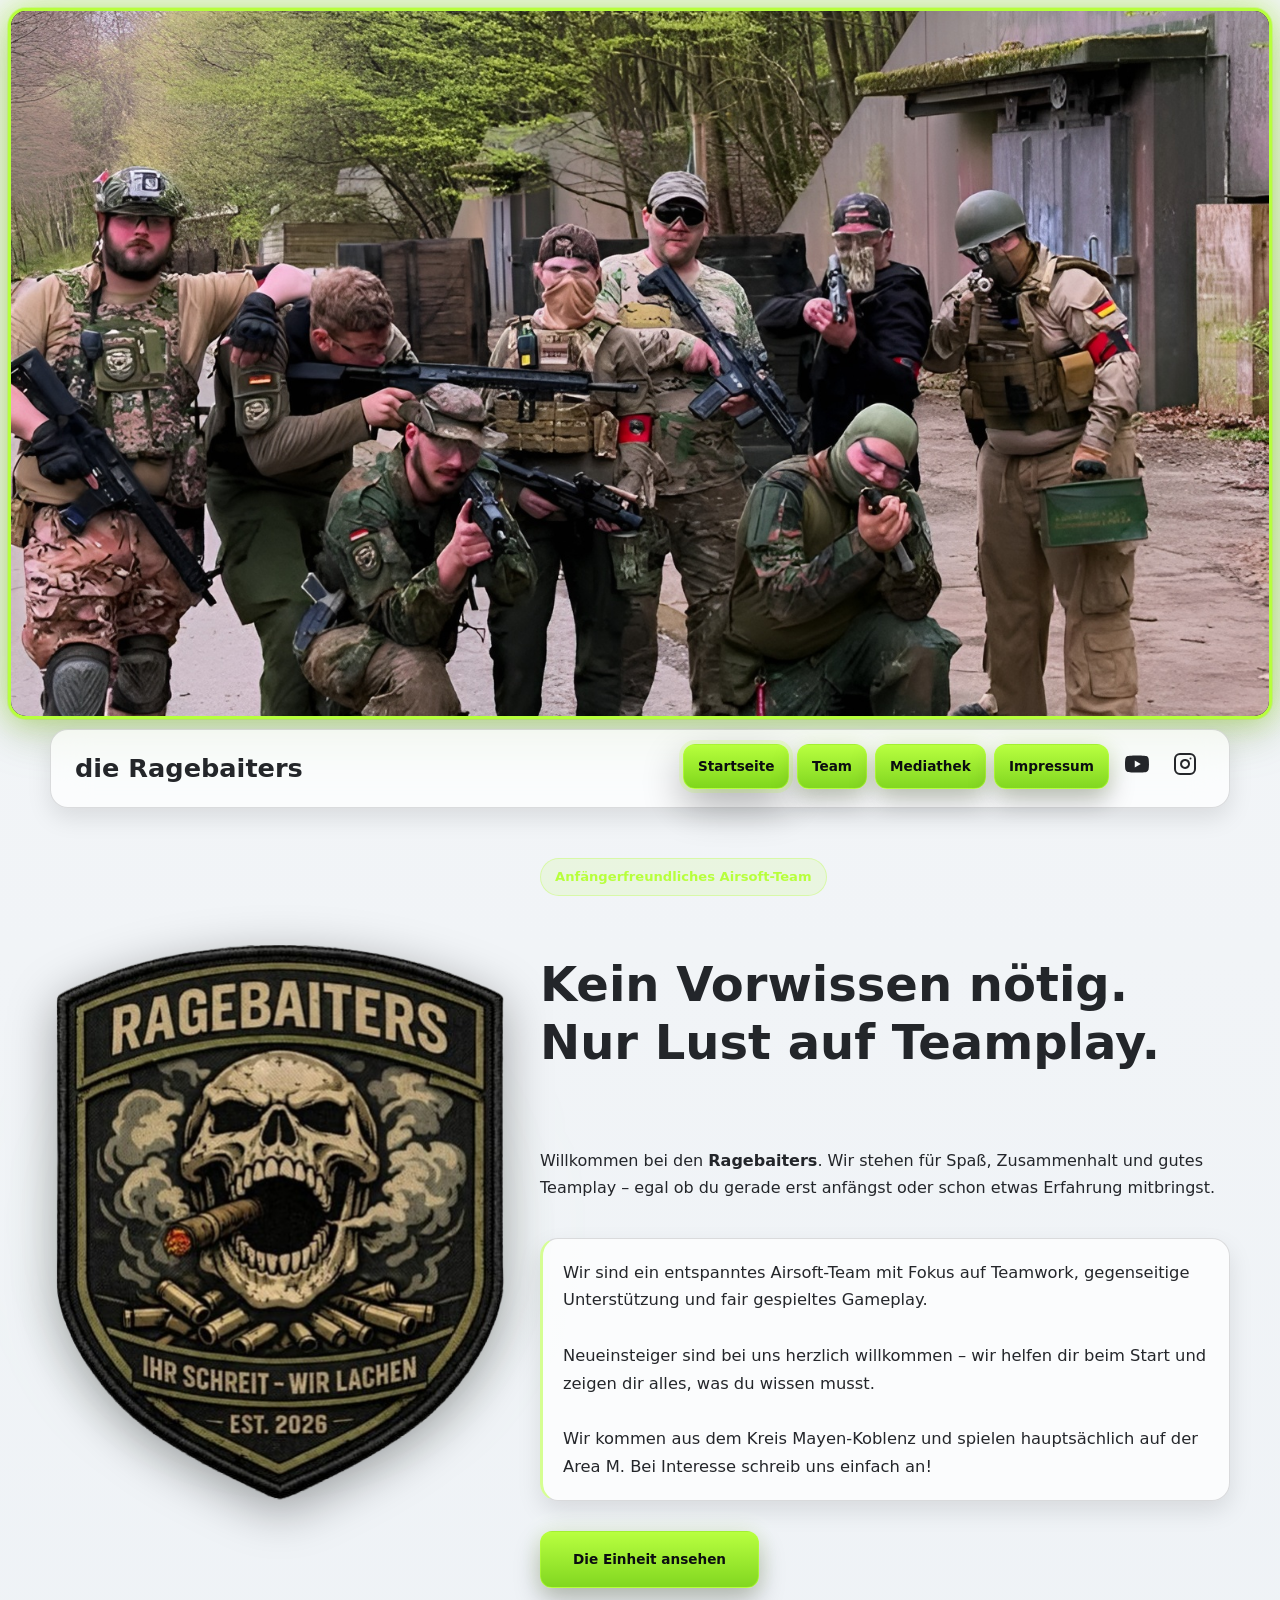
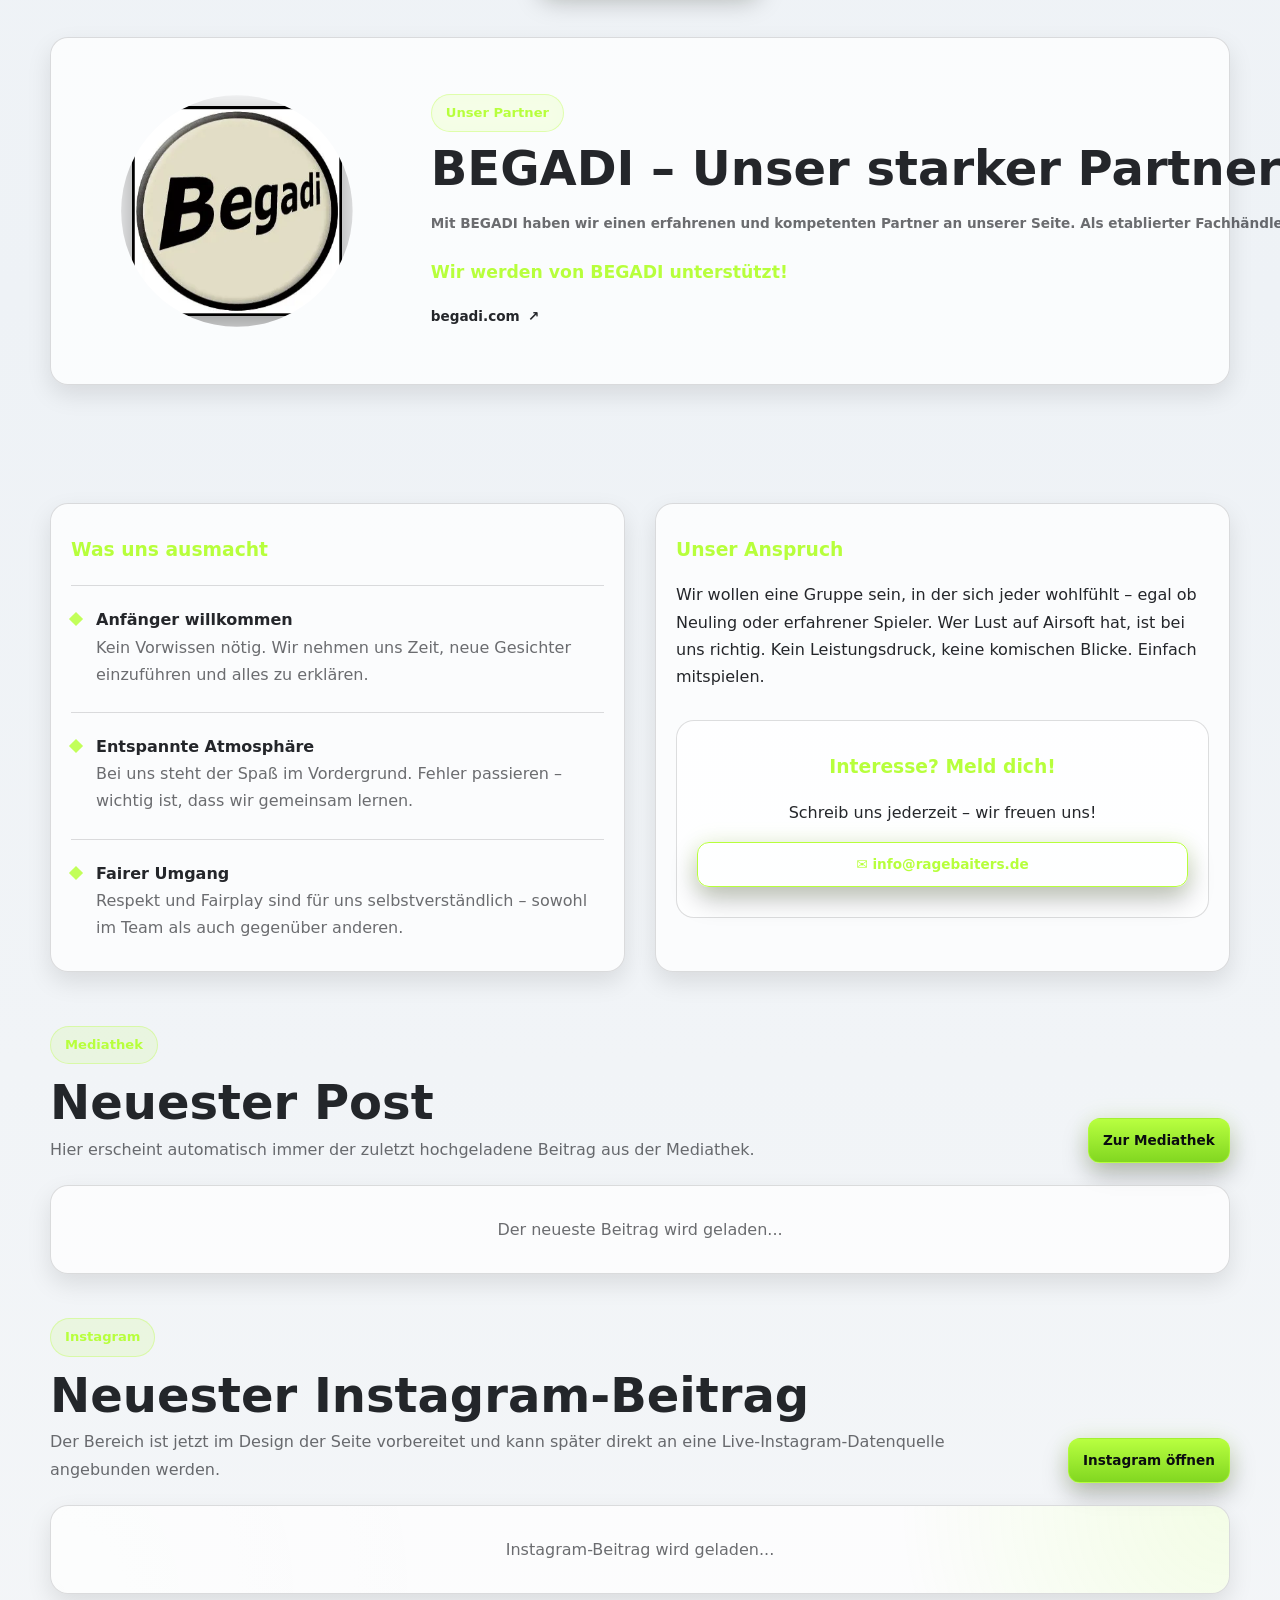
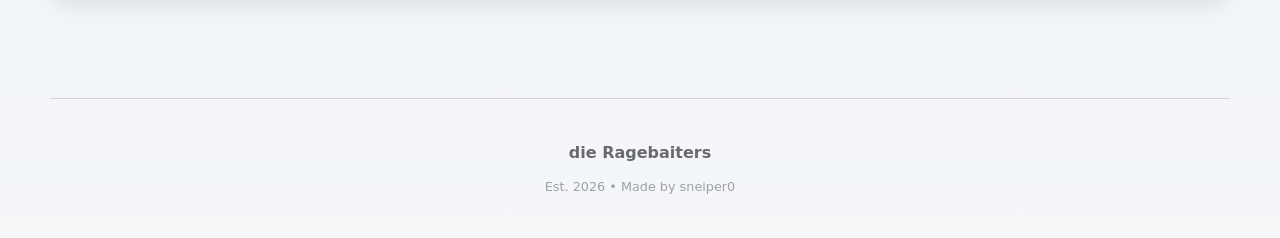
==== commit def8e92d: "Add files via upload" ====
--- a/index.html
+++ b/index.html
@@ -7,7 +7,7 @@
   <link rel="icon" type="image/png" href="images/logo.png">
   <link rel="preconnect" href="https://fonts.googleapis.com">
   <link rel="preconnect" href="https://fonts.gstatic.com" crossorigin>
-  <link rel="stylesheet" href="./styles.css?v=2026-08-31-2">
+  <link rel="stylesheet" href="./styles.css?v=2026-11-16-1">
 </head>
 <body>
 
@@ -61,15 +61,28 @@
             Neueinsteiger sind bei uns herzlich willkommen – wir helfen dir beim Start und zeigen dir alles, was du wissen musst.<br><br>
             Wir kommen aus dem Kreis Mayen-Koblenz und spielen hauptsächlich auf der Area M. Bei Interesse schreib uns einfach an!
           </div>
-          <a class="primary-btn" href="team.html">Die Einheit ansehen</a>
-        </div>
-      </div>
+          <a href="team.html" style="padding: 16px 32px; margin-top:10px;">Die Einheit ansehen</a>
+        </div>
+      </div>
+    </section>
+
+    <section class="section partner-section" aria-label="Unser Partner BEGADI">
+      <a class="partner-card" href="https://www.begadi.com/" target="_blank" rel="noopener noreferrer" aria-label="BEGADI – Webseite in neuem Tab öffnen">
+        <img class="partner-mark" src="images/begadilogo.png" alt="BEGADI-Logo">
+        <div class="partner-copy">
+          <span class="eyebrow">Unser Partner</span>
+          <h2>BEGADI – Unser starker Partner für Airsoft, Outdoor und Technik</h2>
+          <p>Mit BEGADI haben wir einen erfahrenen und kompetenten Partner an unserer Seite. Als etablierter Fachhändler bietet BEGADI ein umfangreiches Sortiment rund um Airsoft, taktische Ausrüstung, Outdoor und technische Komponenten. Besonders die langjährige Erfahrung, die eigene Produktentwicklung und die Leidenschaft für das Hobby machen BEGADI zu einem starken Partner an unserer Seite.</p>
+          <strong class="partner-support">Wir werden von BEGADI unterstützt!</strong>
+          <span class="partner-visit">begadi.com <span aria-hidden="true">↗</span></span>
+        </div>
+      </a>
     </section>
 
     <section class="section">
       <div class="split">
         <article class="card">
-          <h3 class="accent" style="margin:0;">Was uns ausmacht</h3>
+          <h3 style="margin:0; color: var(--accent);">Was uns ausmacht</h3>
           <div class="list">
             <div class="list-item">
               <div class="dot"></div>
@@ -87,12 +100,12 @@
         </article>
 
         <article class="card">
-          <h3 class="accent" style="margin:0;">Unser Anspruch</h3>
+          <h3 style="margin:0; color: var(--accent);">Unser Anspruch</h3>
           <p>Wir wollen eine Gruppe sein, in der sich jeder wohlfühlt – egal ob Neuling oder erfahrener Spieler. Wer Lust auf Airsoft hat, ist bei uns richtig. Kein Leistungsdruck, keine komischen Blicke. Einfach mitspielen.</p>
           <div class="contact-box">
-            <h3 class="accent" style="margin:0;">Interesse? Meld dich!</h3>
+            <h3 style="margin:0; color: var(--accent);">Interesse? Meld dich!</h3>
             <p>Schreib uns jederzeit – wir freuen uns!</p>
-            <a class="contact-btn" href="mailto:info@ragebaiters.de">✉ info@ragebaiters.de</a>
+            <a href="mailto:info@ragebaiters.de" style="background:transparent; border:1px solid var(--accent); color:var(--accent)!important; text-transform:none; width:100%; text-align:center;">✉ info@ragebaiters.de</a>
           </div>
         </article>
       </div>
@@ -142,7 +155,6 @@
     import { supabase, initPage, getSessionUser, getProfile } from './auth.js?v=2026-04-23-1';
   await initPage('home');
 
-
   const topBannerImg = document.querySelector('.top-banner img');
   const latestMedia = document.getElementById('latest-media');
   const instagramLatest = document.getElementById('instagram-latest');
@@ -150,11 +162,14 @@
 
   const [
     { data: bannerVariant },
-    { data: customBannerPath }
+    { data: customBannerPath },
+    { data: bannerAspect }
   ] = await Promise.all([
     supabase.rpc('get_homepage_banner'),
-    supabase.rpc('get_homepage_banner_custom_path')
+    supabase.rpc('get_homepage_banner_custom_path'),
+    supabase.rpc('get_homepage_banner_aspect').catch(() => ({ data: '16:9' }))
   ]);
+  applyBannerAspect(bannerAspect);
   if (bannerVariant === 'sponsor') {
     topBannerImg.src = 'images/banner.png';
     topBannerImg.alt = 'die Ragebaiters Sponsor Banner';
@@ -227,6 +242,13 @@
     return pub.publicUrl;
   }
 
+  function applyBannerAspect(value) {
+    const normalized = String(value || '16:9');
+    const match = normalized.match(/^(?:custom:)?([1-9]\d{0,3}):([1-9]\d{0,3})$/);
+    const [width, height] = match ? [match[1], match[2]] : ['16', '9'];
+    document.querySelector('.top-banner')?.style.setProperty('--banner-aspect-ratio', `${width} / ${height}`);
+  }
+
   async function renderLatestInstagramPost() {
     if (!instagramLatest) return;
 
@@ -326,9 +348,5 @@
     return escapeHtml(s).replace(/`/g, '&#96;');
   }
 </script>
-
-
-<script src="./glow.js" defer></script>
-
 </body>
 </html>
--- a/styles.css
+++ b/styles.css
@@ -99,12 +99,13 @@
 
 .top-banner img {
   width: 100%;
-  height: auto;
-  max-height: 400px;
+  height: 100%;
+  max-height: none;
   object-fit: cover;
   display: block;
   transition: transform 0.6s ease;
 }
+.top-banner { aspect-ratio: var(--banner-aspect-ratio, 16 / 9); }
 .top-banner:hover img { transform: scale(1.02); }
 
 a {
@@ -198,82 +199,6 @@
 .social-icon:active { transform: translateY(0) scale(1.02); }
 
 header { padding: 10px 0; }
-
-/* Buttons and small utility classes for grafik_update */
-.primary-btn {
-  padding: 16px 32px;
-  margin-top: 10px;
-  font-size: 1rem;
-  border-radius: 12px;
-  display: inline-block;
-}
-
-.contact-btn {
-  background: transparent;
-  border: 1px solid var(--accent);
-  color: var(--accent) !important;
-  text-transform: none;
-  width: 100%;
-  text-align: center;
-  display: inline-block;
-  padding: 10px 12px;
-  border-radius: 10px;
-}
-
-.accent { color: var(--accent); }
-
-/* Responsive hero layout for larger screens */
-@media (min-width: 900px) {
-  .hero-grid { grid-template-columns: 1fr 1fr; gap: 40px; align-items: center; }
-  .hero-content { text-align: left; padding-right: 12px; }
-  .hero-logo-large { justify-content: flex-start; }
-  .nav-links { justify-content: flex-end; }
-  .nav-toggle { display: none; }
-}
-
-@media (max-width: 899px) {
-  .primary-btn { width: 100%; text-align: center; }
-}
-
-/* Auffällige visuelle Anpassungen für das Grafik-Update (Cache-bust sichtbar) */
-.top-banner {
-  border: 4px solid var(--accent);
-  box-shadow: 0 30px 80px rgba(0,0,0,0.6); /* stärkerer Schatten */
-  position: relative;
-}
-.top-banner::after {
-  content: "";
-  position: absolute;
-  inset: 0;
-  pointer-events: none;
-  background: linear-gradient(90deg, rgba(183,255,60,0.12), rgba(127,214,28,0.06));
-  mix-blend-mode: overlay;
-}
-
-/* Primary button deutlicher und größer */
-.primary-btn {
-  background: linear-gradient(90deg, var(--accent), var(--accent-2));
-  color: #071014 !important;
-  padding: 18px 36px;
-  font-size: 1.05rem;
-  border-radius: 14px;
-  box-shadow: 0 18px 40px rgba(0,0,0,0.35), 0 0 30px rgba(183,255,60,0.12);
-  border: none;
-  display: inline-block;
-  transition: transform 0.22s ease, box-shadow 0.22s ease;
-}
-.primary-btn:hover {
-  transform: translateY(-3px) scale(1.02);
-  box-shadow: 0 24px 56px rgba(0,0,0,0.45), 0 0 40px rgba(183,255,60,0.18);
-}
-
-/* Kontakt-Button stärker umranden */
-.contact-btn {
-  border-width: 2px;
-  padding: 12px 14px;
-  font-weight: 800;
-}
-
 
 .nav {
   display: flex;
@@ -469,16 +394,14 @@
 
 .info-box {
   padding: 20px;
-  background: linear-gradient(180deg, rgba(255,255,255,0.03), rgba(255,255,255,0.02));
-  border: 1px solid rgba(255,255,255,0.06);
-  border-left: 4px solid var(--accent);
+  background: var(--panel);
+  border: 1px solid var(--line);
+  border-left: 3px solid rgba(183,255,60,0.55);
   border-radius: var(--radius);
-  box-shadow: 0 10px 30px rgba(0,0,0,0.4), 0 2px 8px rgba(122,252,255,0.02) inset;
-  backdrop-filter: blur(10px) saturate(160%);
-  -webkit-backdrop-filter: blur(10px) saturate(160%);
+  box-shadow: var(--shadow-soft);
   font-size: 1.02rem;
   text-align: left;
-  transition: background 0.35s ease, border-color 0.35s ease, transform 0.35s ease, box-shadow 0.35s ease;
+  transition: background 0.35s ease, border-color 0.35s ease, transform 0.35s ease;
 }
 .info-box:hover {
   background: var(--panel-strong);
@@ -492,35 +415,21 @@
 }
 
 .card {
-  position: relative;
-  overflow: hidden;
   padding: 30px 20px;
-  background: linear-gradient(180deg, rgba(255,255,255,0.02), rgba(255,255,255,0.01));
-  border: 1px solid rgba(255,255,255,0.06);
+  background: var(--panel);
+  border: 1px solid var(--line);
   border-radius: var(--radius);
-  box-shadow: 0 10px 30px rgba(0,0,0,0.45);
-  backdrop-filter: blur(10px) saturate(160%);
-  -webkit-backdrop-filter: blur(10px) saturate(160%);
+  box-shadow: var(--shadow-soft);
+  backdrop-filter: blur(var(--blur)) saturate(160%);
+  -webkit-backdrop-filter: blur(var(--blur)) saturate(160%);
   transition: transform 0.22s ease, border-color 0.22s ease, box-shadow 0.22s ease, background 0.22s ease;
 }
-.card::before {
-  content: "";
-  position: absolute;
-  inset: -30% -30% -30% -30%;
-  pointer-events: none;
-  background: radial-gradient(circle at var(--mx,50%) var(--my,50%), rgba(255,255,255,0.06), transparent 12%);
-  mix-blend-mode: overlay;
-  opacity: 0;
-  transition: opacity 180ms ease, transform 240ms ease;
-}
 .card:hover {
-  transform: translateY(-4px);
-  border-color: rgba(122,252,255,0.12);
-  box-shadow: 0 22px 60px rgba(6,4,10,0.6), 0 0 40px rgba(122,252,255,0.04);
-  background: linear-gradient(180deg, rgba(255,255,255,0.03), rgba(255,255,255,0.01));
-}
-.card:hover::before { opacity: 1; transform: scale(1.02); }
-
+  transform: translateY(-2px);
+  border-color: rgba(183,255,60,0.32);
+  box-shadow: var(--shadow), 0 0 28px rgba(183,255,60,0.08);
+  background: var(--panel-strong);
+}
 
 .split { display: grid; grid-template-columns: 1fr; gap: 30px; margin-top: 30px; }
 
@@ -554,6 +463,55 @@
   grid-template-columns: repeat(auto-fill, minmax(150px, 1fr));
   gap: 15px;
   margin-top: 20px;
+}
+
+.partner-card {
+  display: grid;
+  grid-template-columns: minmax(150px, 0.7fr) minmax(0, 2fr);
+  align-items: center;
+  gap: clamp(22px, 5vw, 64px);
+  margin-top: 0;
+  padding: clamp(24px, 5vw, 56px);
+  color: var(--text) !important;
+  text-align: left;
+  background: var(--panel);
+  border: 1px solid var(--line);
+  border-radius: var(--radius);
+  box-shadow: var(--shadow-soft);
+  transition: transform 0.22s ease, border-color 0.22s ease, box-shadow 0.22s ease;
+}
+.partner-section { padding-top: 8px; }
+.partner-card:hover {
+  transform: translateY(-3px);
+  border-color: rgba(183,255,60,0.55);
+  box-shadow: var(--shadow);
+}
+.partner-mark {
+  display: block;
+  width: 100%;
+  height: auto;
+  max-height: 210px;
+  padding: 0;
+  object-fit: contain;
+  clip-path: circle(49% at 50% 50%);
+  filter: drop-shadow(0 14px 22px rgba(0,0,0,0.42));
+  animation: partnerFloat 4.2s ease-in-out infinite;
+}
+@keyframes partnerFloat {
+  0%, 100% { transform: translateY(0); }
+  50% { transform: translateY(-9px); }
+}
+.partner-copy .eyebrow { color: var(--accent); }
+.partner-copy h2 { margin: 8px 0 14px; color: var(--text); }
+.partner-copy p { margin: 0; color: var(--muted); line-height: 1.75; }
+.partner-support { display: block; margin-top: 22px; color: var(--accent); font-size: 1.08rem; }
+.partner-visit { display: inline-flex; gap: 8px; align-items: center; margin-top: 18px; color: var(--text); font-weight: 800; }
+@media (max-width: 640px) {
+  .partner-card { grid-template-columns: 1fr; gap: 22px; }
+  .partner-mark { max-height: 190px; }
+}
+@media (prefers-reduced-motion: reduce) {
+  .partner-mark { animation: none; }
 }
 
 .member-card {
@@ -1592,271 +1550,3 @@
     padding: 28px;
   }
 }
-
-/* ==========================
-   Neon Theme Override (Cyan / Magenta)
-   Appended to make the redesign visible
-   ========================== */
-:root {
-  --accent: #66f7ff;
-  --accent-2: #9f6dff;
-  --bg: #05020b;
-  --bg-soft: #070418;
-  --panel: rgba(255,255,255,0.04);
-}
-
-body {
-  background:
-    radial-gradient(900px 600px at 10% -10%, rgba(122,252,255,0.12), transparent 45%),
-    radial-gradient(900px 600px at 95% 12%, rgba(199,125,255,0.08), transparent 45%),
-    linear-gradient(180deg, #05020b 0%, #0b0420 60%, #05020b 100%);
-}
-
-/* Top banner stronger neon outline */
-.top-banner {
-  border: 3px solid var(--accent);
-  box-shadow:
-    0 40px 110px rgba(10,6,20,0.75),
-    0 0 0 1px rgba(183,255,60,0.36),
-    0 0 30px rgba(183,255,60,0.52),
-    0 0 72px rgba(127,214,28,0.32);
-}
-.top-banner::after { background: linear-gradient(90deg, rgba(183,255,60,0.14), rgba(127,214,28,0.08)); }
-
-/* Hero logo glow: cyan + magenta */
-.hero-logo-large::before {
-  background:
-    radial-gradient(circle, rgba(122,252,255,0.34) 0%, rgba(122,252,255,0.12) 36%, rgba(122,252,255,0) 72%),
-    radial-gradient(circle, rgba(199,125,255,0.22) 0%, rgba(199,125,255,0) 72%);
-  filter: blur(88px);
-}
-
-/* Eyebrow pills and labels */
-.eyebrow,
-.latest-media-label,
-.instagram-post-kicker,
-.role-badge {
-  border-color: rgba(122,252,255,0.28);
-  background: linear-gradient(90deg, rgba(122,252,255,0.08), rgba(199,125,255,0.06));
-  color: var(--accent);
-  box-shadow: 0 8px 28px rgba(122,252,255,0.06);
-}
-.eyebrow:hover { box-shadow: 0 0 20px rgba(122,252,255,0.12); }
-
-/* Primary button: cyan -> magenta gradient */
-.primary-btn {
-  background: linear-gradient(90deg, var(--accent), var(--accent-2));
-  color: #07060a !important;
-  box-shadow: 0 26px 60px rgba(0,0,0,0.45), 0 0 36px rgba(122,252,255,0.10);
-  border: none;
-}
-.primary-btn:hover { transform: translateY(-3px) scale(1.03); box-shadow: 0 36px 80px rgba(0,0,0,0.5), 0 0 58px rgba(199,125,255,0.14); }
-
-/* Accentify cards on hover */
-.card:hover {
-  box-shadow: 0 22px 60px rgba(6,4,10,0.6), 0 0 40px rgba(122,252,255,0.06);
-  border-color: rgba(122,252,255,0.16);
-}
-
-/* Dots, badges and interactive highlights */
-.dot,
-.list-item:hover .dot,
-.role-badge,
-.latest-media-label {
-  background: rgba(122,252,255,0.9);
-  box-shadow: 0 8px 26px rgba(122,252,255,0.12);
-}
-
-/* Footer login / floating accents */
-.footer-login-link:hover,
-.floating-login:hover {
-  border-color: rgba(122,252,255,0.45) !important;
-  box-shadow: 0 20px 46px rgba(4,3,8,0.45), 0 0 28px rgba(199,125,255,0.08);
-}
-
-/* Headings glow */
-h2 {
-  text-shadow: 0 8px 30px rgba(122,252,255,0.06), 0 0 12px rgba(199,125,255,0.03);
-}
-
-/* Ensure social icons highlight matches neon theme */
-.social-icon:hover,
-a.social-icon:hover { color: var(--accent) !important; box-shadow: 0 0 28px rgba(122,252,255,0.12), 0 18px 40px rgba(0,0,0,0.28); }
-
-/* Make sure overrides apply even on platforms with caching */
-html { --override-flavor: neon-cyan-magenta; }
-
-/* Cursor-following neon glow: round orb at the pointer, not a square field */
-body::after {
-  content: "";
-  position: fixed;
-  inset: 0;
-  pointer-events: none;
-  background: radial-gradient(240px 240px at var(--mx,50%) var(--my,50%), rgba(122,252,255,0.18), rgba(199,125,255,0.08) 40%, transparent 72%);
-  background-repeat: no-repeat;
-  background-size: 320px 320px;
-  background-position: var(--mx,50%) var(--my,50%);
-  opacity: 0.9;
-  filter: blur(20px);
-  transition: background-position 90ms linear, opacity 140ms ease, filter 140ms ease;
-  z-index: 1199;
-  will-change: background-position, opacity, filter;
-}
-
-body::before {
-  content: "";
-  position: fixed;
-  inset: 0;
-  pointer-events: none;
-  background: radial-gradient(440px 260px at var(--mx2,50%) var(--my2,50%), rgba(122,252,255,0.08), rgba(199,125,255,0.05) 40%, transparent 72%);
-  background-repeat: no-repeat;
-  background-size: 520px 420px;
-  background-position: var(--mx2,50%) var(--my2,50%);
-  opacity: 0.45;
-  filter: blur(14px);
-  transition: background-position 160ms linear, opacity 140ms ease;
-  z-index: 1198;
-  will-change: background-position, opacity;
-}
-
-.cursor-glow {
-  position: fixed;
-  width: 220px;
-  height: 220px;
-  left: 50%;
-  top: 50%;
-  transform: translate(-50%, -50%);
-  border-radius: 50%;
-  pointer-events: none;
-  background: radial-gradient(circle, rgba(255,255,255,0.9) 0%, rgba(122,252,255,0.82) 16%, rgba(199,125,255,0.54) 32%, rgba(122,252,255,0.18) 58%, rgba(122,252,255,0) 78%);
-  mix-blend-mode: screen;
-  filter: blur(20px);
-  opacity: 0.9;
-  z-index: 1300;
-  box-shadow: 0 0 30px rgba(122,252,255,0.18), 0 0 60px rgba(199,125,255,0.12);
-}
-
-body.glow-boost .cursor-glow {
-  width: 280px;
-  height: 280px;
-  filter: blur(24px);
-  opacity: 1;
-}
-
-/* Put page content above the backdrop overlays */
-header, main, footer, .top-banner, .container, .nav, .card, .hero {
-  position: relative;
-  z-index: 1;
-}
-
-/* Increase glassiness on panels and hero */
-.hero, .card, .info-box {
-  backdrop-filter: blur(20px) saturate(180%);
-  -webkit-backdrop-filter: blur(20px) saturate(180%);
-  border: 1px solid rgba(255,255,255,0.06);
-  background: linear-gradient(180deg, rgba(255,255,255,0.035), rgba(255,255,255,0.02));
-}
-
-/* Add subtle animated sheen to cards */
-@keyframes sheenMove { from { transform: translateX(-6%); } to { transform: translateX(6%); } }
-.card::after {
-  content: "";
-  position: absolute;
-  pointer-events: none;
-  inset: 0;
-  border-radius: inherit;
-  background: linear-gradient(120deg, rgba(255,255,255,0.02) 0%, rgba(255,255,255,0.00) 40%, rgba(199,125,255,0.03) 80%);
-  mix-blend-mode: overlay;
-  opacity: 0.5;
-  transform-origin: center;
-  will-change: transform, opacity;
-  animation: sheenMove 6s ease-in-out infinite alternate;
-}
-
-/* Info-box reflection */
-.info-box::after {
-  content: "";
-  position: absolute;
-  inset: 0;
-  border-radius: inherit;
-  pointer-events: none;
-  background: radial-gradient(300px 160px at var(--mx2,50%) var(--my2,50%), rgba(255,255,255,0.06), transparent 40%);
-  mix-blend-mode: overlay;
-  opacity: 0.42;
-  transition: opacity 240ms ease, transform 240ms ease;
-}
-
-/* More pronounced hero sheen */
-.hero-logo-large::before { filter: blur(110px); opacity: 0.98; }
-
-/* Reduce strong flashes on smaller devices */
-@media (max-width: 600px) {
-  body::after, body::before { opacity: 0.18; }
-  .card::after { opacity: 0.24; animation-duration: 8s; }
-}
-
-/* Increase glassiness on panels and hero */
-.hero, .card, .info-box {
-  backdrop-filter: blur(14px) saturate(170%);
-  -webkit-backdrop-filter: blur(14px) saturate(170%);
-  border: 1px solid rgba(255,255,255,0.06);
-}
-
-/* Add subtle moving reflection to cards using secondary coords */
-.card::after {
-  content: "";
-  position: absolute;
-  pointer-events: none;
-  inset: 0;
-  background: linear-gradient(120deg, rgba(255,255,255,0.02), rgba(255,255,255,0.00) 40%, rgba(199,125,255,0.03) 80%);
-  mix-blend-mode: overlay;
-  transform-origin: center;
-  opacity: 0.6;
-  transition: transform 300ms cubic-bezier(.2,.9,.3,1), opacity 220ms ease;
-  transform: translate(calc((var(--mx2,50) - 50) * 0.08%), calc((var(--my2,50) - 50) * 0.08%));
-}
-
-.card:hover::after { opacity: 1; transform: translate(0,0); }
-
-/* Make info-box more glass-like with reflections */
-.info-box::after {
-  content: "";
-  position: absolute;
-  inset: 0;
-  border-radius: inherit;
-  pointer-events: none;
-  background: radial-gradient(300px 120px at var(--mx,50%) var(--my,50%), rgba(255,255,255,0.06), transparent 40%);
-  mix-blend-mode: overlay;
-  opacity: 0.45;
-  transition: opacity 240ms ease, transform 240ms ease;
-  transform: translate(0,0);
-}
-
-/* Slightly increase sheen on hero logo */
-.hero-logo-large::before { filter: blur(96px); }
-
-/* Make remaining green styles match the neon palette */
-a, .footer-login-link, .instagram-post-secondary, .page-doodle-jason .game-download-btn, .page-doodle-jason .game-touch-btn.is-active, .page-doodle-jason .game-touch-btn:active {
-  border-color: rgba(122,252,255,0.24) !important;
-  background: linear-gradient(90deg, rgba(122,252,255,0.10), rgba(199,125,255,0.06)) !important;
-  color: var(--accent-2) !important;
-}
-
-/* Ensure buttons that were green adopt the neon gradient */
-.primary-btn, .contact-btn, .footer-login-link, .instagram-post-secondary {
-  background: linear-gradient(90deg, var(--accent), var(--accent-2)) !important;
-  border: none !important;
-  color: #07060a !important;
-}
-
-/* Dots and badges use neon */
-.dot, .role-badge, .latest-media-label {
-  background: var(--accent) !important;
-  border-color: rgba(122,252,255,0.18) !important;
-  box-shadow: 0 8px 26px rgba(122,252,255,0.12) !important;
-}
-
-/* subtle animation on hover to emphasize background light */
-.card:hover, .primary-btn:hover, .contact-btn:hover, .top-banner:hover {
-  transform: translateY(-3px) !important;
-}
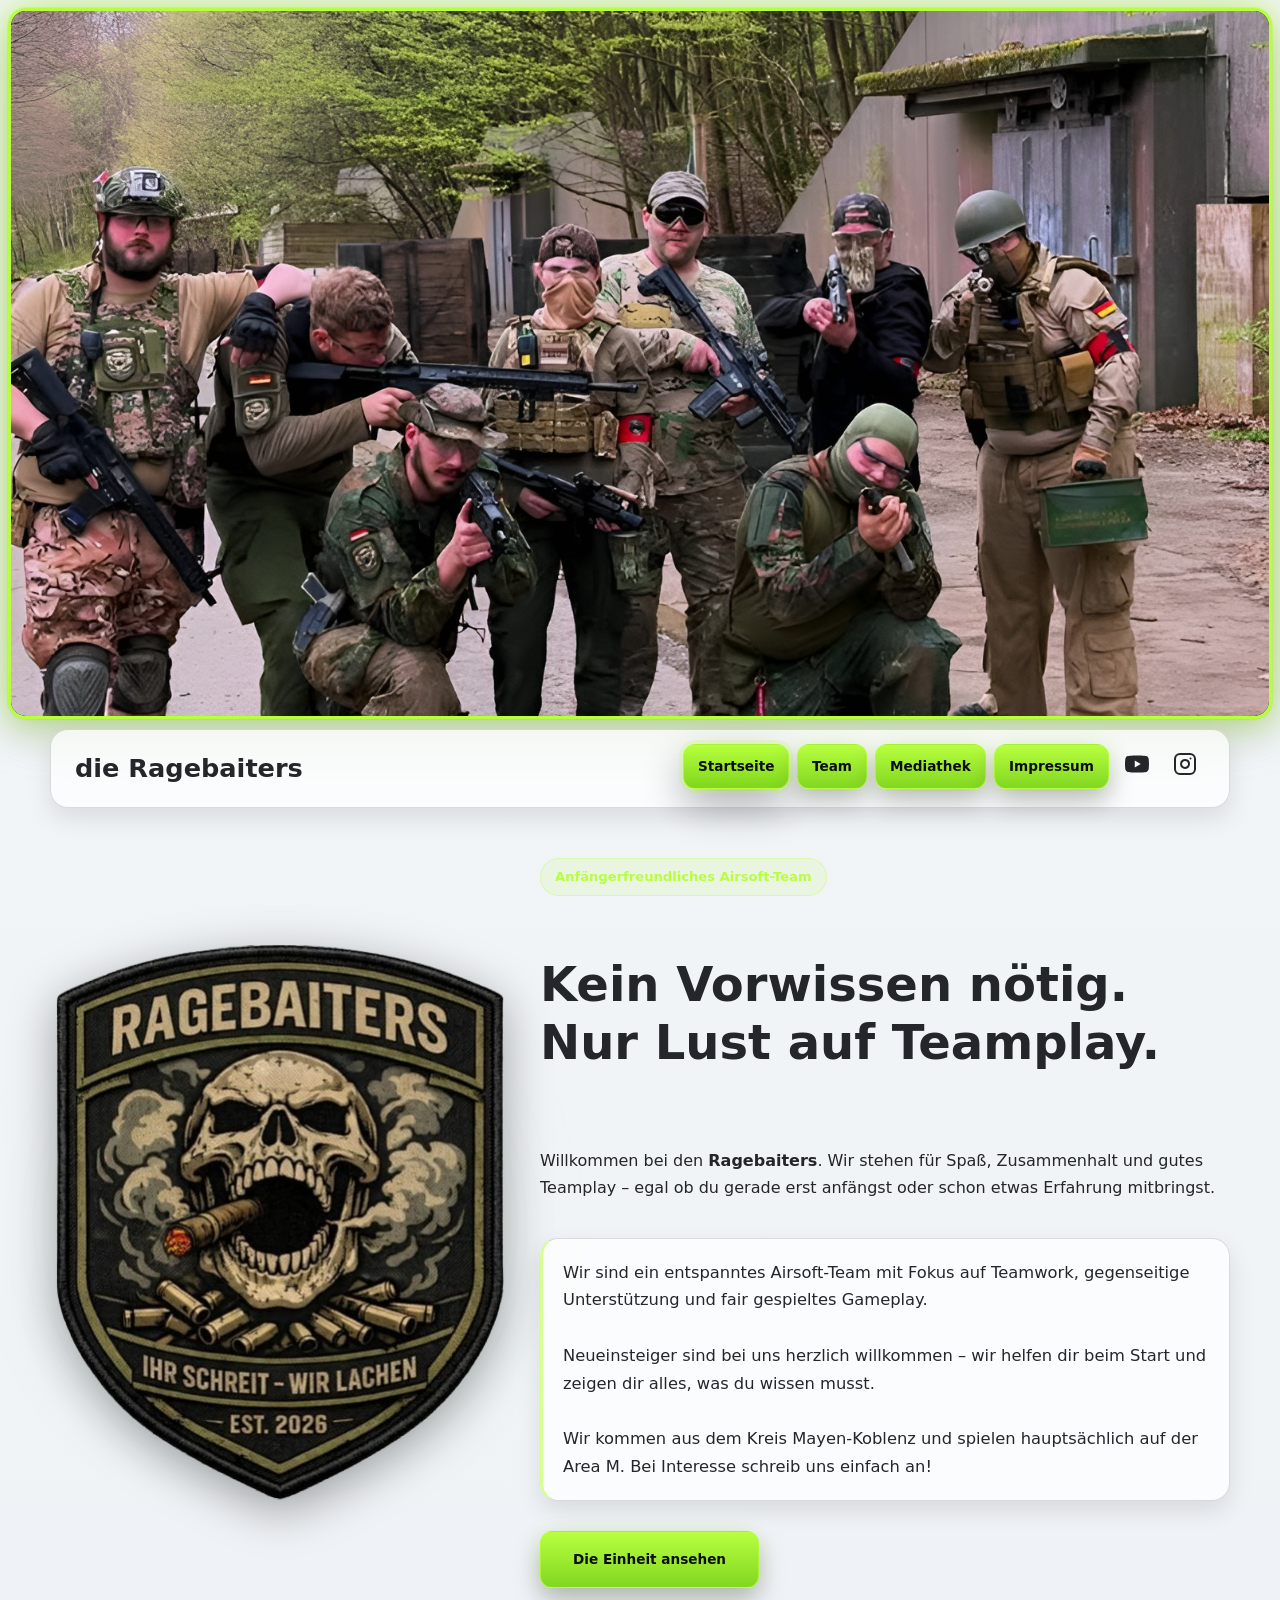
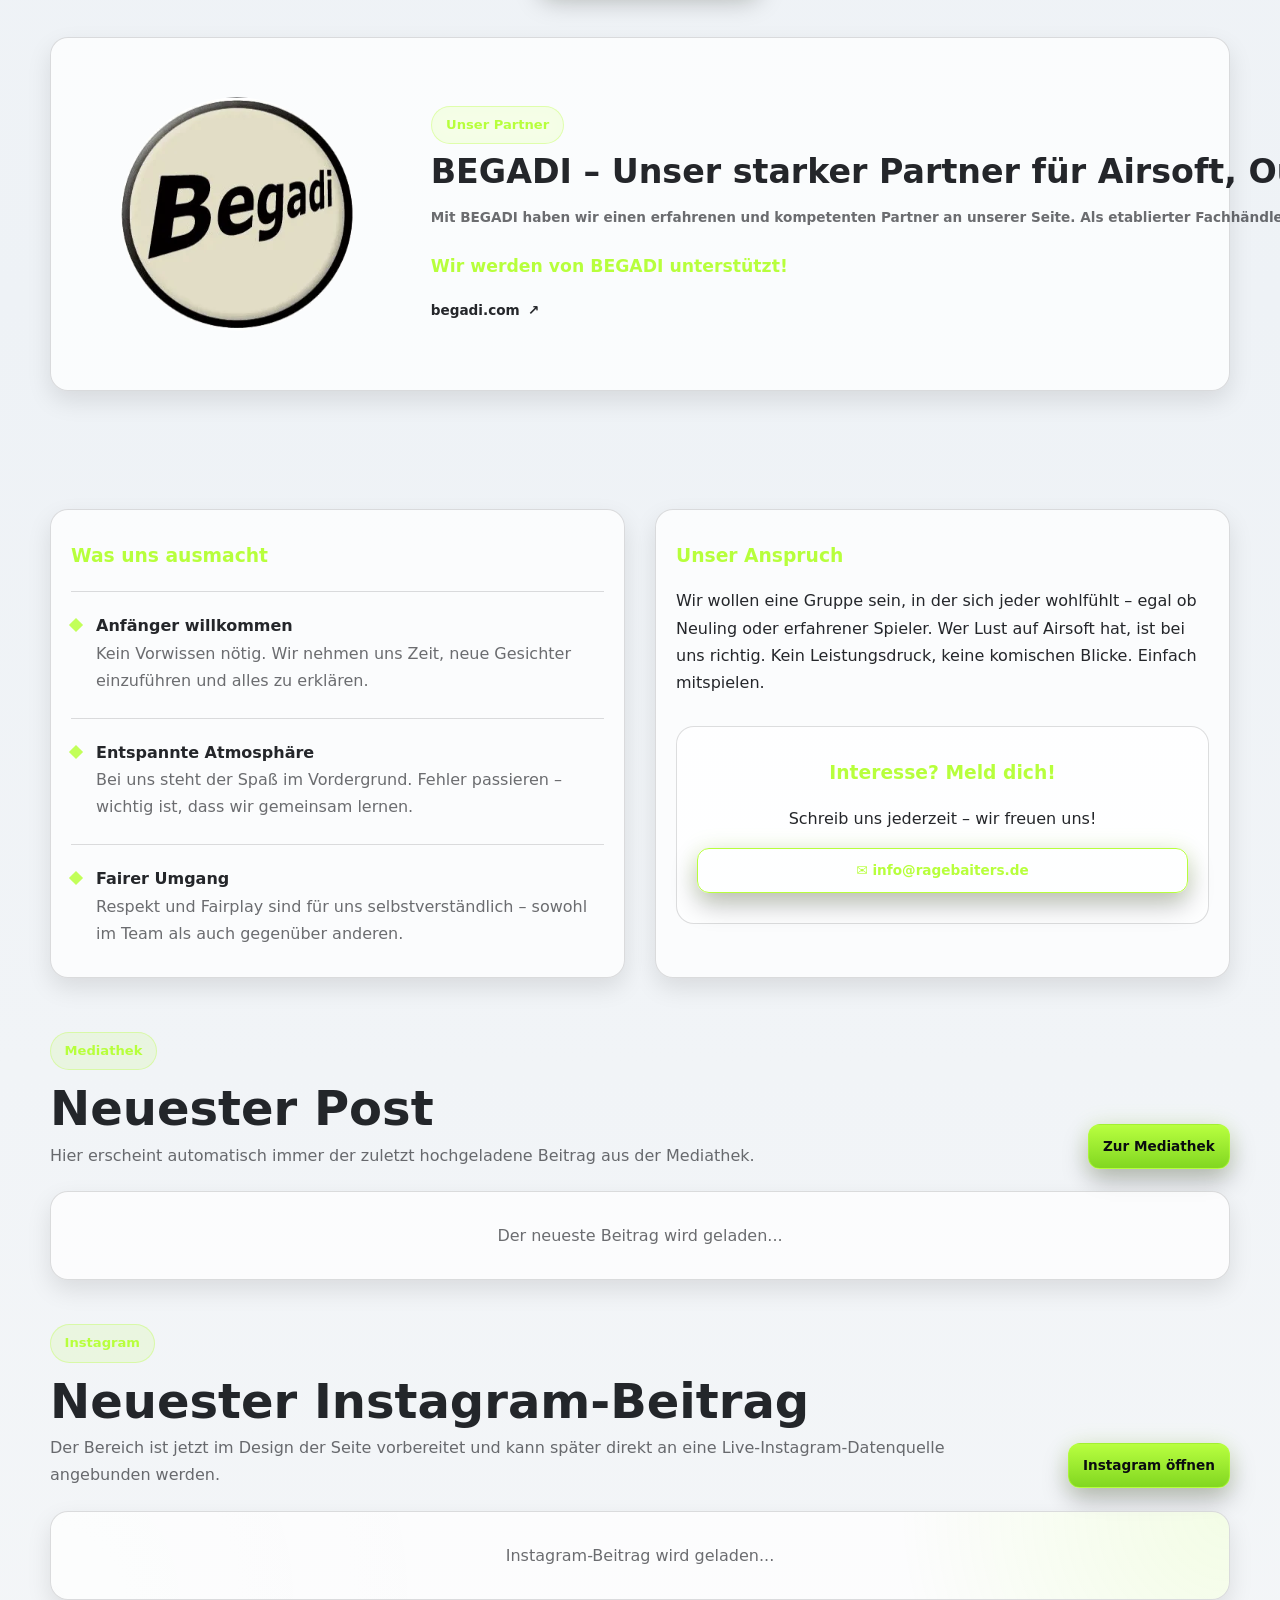
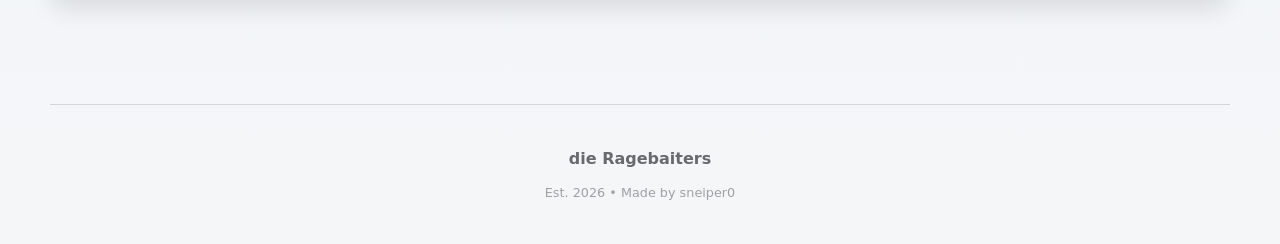
==== commit 37cff18a: "Add files via upload" ====
--- a/index.html
+++ b/index.html
@@ -7,13 +7,17 @@
   <link rel="icon" type="image/png" href="images/logo.png">
   <link rel="preconnect" href="https://fonts.googleapis.com">
   <link rel="preconnect" href="https://fonts.gstatic.com" crossorigin>
-  <link rel="stylesheet" href="./styles.css?v=2026-11-16-1">
+  <link rel="stylesheet" href="./styles.css?v=2026-11-16-2">
 </head>
 <body>
 
-  <div class="top-banner">
+  <div class="top-banner" id="homepageBanner" role="button" tabindex="0" aria-haspopup="dialog" aria-label="Banner in Vollbild anzeigen">
     <img src="images/banner2.png" alt="die Ragebaiters Banner" />
   </div>
+  <dialog class="banner-lightbox" id="bannerLightbox" aria-label="Banner in Vollbild">
+    <button class="banner-lightbox-close" id="bannerLightboxClose" type="button" aria-label="Vollbild schließen">×</button>
+    <img id="bannerLightboxImage" alt="Banner in Vollbild" />
+  </dialog>
 
   <header class="container">
     <nav class="nav">
@@ -156,6 +160,26 @@
   await initPage('home');
 
   const topBannerImg = document.querySelector('.top-banner img');
+  const homepageBanner = document.getElementById('homepageBanner');
+  const bannerLightbox = document.getElementById('bannerLightbox');
+  const bannerLightboxImage = document.getElementById('bannerLightboxImage');
+  const bannerLightboxClose = document.getElementById('bannerLightboxClose');
+  function openBannerLightbox() {
+    bannerLightboxImage.src = topBannerImg.currentSrc || topBannerImg.src;
+    bannerLightboxImage.alt = topBannerImg.alt || 'Banner in Vollbild';
+    bannerLightbox.showModal();
+  }
+  homepageBanner.addEventListener('click', openBannerLightbox);
+  homepageBanner.addEventListener('keydown', event => {
+    if (event.key === 'Enter' || event.key === ' ') {
+      event.preventDefault();
+      openBannerLightbox();
+    }
+  });
+  bannerLightboxClose.addEventListener('click', () => bannerLightbox.close());
+  bannerLightbox.addEventListener('click', event => {
+    if (event.target === bannerLightbox) bannerLightbox.close();
+  });
   const latestMedia = document.getElementById('latest-media');
   const instagramLatest = document.getElementById('instagram-latest');
   const instagramProfileUrl = 'https://www.instagram.com/die_ragebaiters/';
--- a/styles.css
+++ b/styles.css
@@ -106,7 +106,44 @@
   transition: transform 0.6s ease;
 }
 .top-banner { aspect-ratio: var(--banner-aspect-ratio, 16 / 9); }
+.top-banner[role="button"] { cursor: zoom-in; }
+.top-banner[role="button"]:focus-visible { outline: 3px solid var(--accent); outline-offset: 5px; }
 .top-banner:hover img { transform: scale(1.02); }
+
+.banner-lightbox {
+  position: fixed;
+  inset: 0;
+  width: 100vw;
+  height: 100dvh;
+  max-width: 100vw;
+  max-height: 100dvh;
+  margin: 0;
+  padding: 16px;
+  border: 0;
+  overflow: hidden;
+  background: transparent;
+  color: white;
+}
+.banner-lightbox[open] { display: grid; place-items: center; }
+.banner-lightbox::backdrop { background: rgba(5, 7, 9, 0.94); backdrop-filter: blur(8px); }
+.banner-lightbox img { display: block; width: 100%; height: 100%; object-fit: contain; }
+.banner-lightbox-close {
+  position: fixed;
+  z-index: 1;
+  top: max(16px, env(safe-area-inset-top));
+  right: max(16px, env(safe-area-inset-right));
+  width: 48px;
+  height: 48px;
+  padding: 0;
+  border: 1px solid rgba(255,255,255,0.35);
+  border-radius: 50%;
+  color: #fff;
+  background: rgba(25,28,31,0.84);
+  font-size: 30px;
+  line-height: 1;
+  cursor: pointer;
+}
+.banner-lightbox-close:hover { background: rgba(183,255,60,0.24); border-color: var(--accent); }
 
 a {
   color: #0b0d10 !important;
@@ -488,27 +525,36 @@
 }
 .partner-mark {
   display: block;
-  width: 100%;
+  width: min(100%, 240px);
   height: auto;
-  max-height: 210px;
+  max-height: none;
   padding: 0;
+  justify-self: center;
   object-fit: contain;
-  clip-path: circle(49% at 50% 50%);
-  filter: drop-shadow(0 14px 22px rgba(0,0,0,0.42));
+  clip-path: circle(48.5% at 50% 50%);
+  filter: drop-shadow(0 12px 18px rgba(0,0,0,0.48)) drop-shadow(0 0 8px rgba(183,255,60,0.12));
   animation: partnerFloat 4.2s ease-in-out infinite;
 }
 @keyframes partnerFloat {
   0%, 100% { transform: translateY(0); }
   50% { transform: translateY(-9px); }
 }
+.partner-copy { min-width: 0; }
 .partner-copy .eyebrow { color: var(--accent); }
-.partner-copy h2 { margin: 8px 0 14px; color: var(--text); }
-.partner-copy p { margin: 0; color: var(--muted); line-height: 1.75; }
+.partner-copy h2 {
+  max-width: 100%;
+  margin: 8px 0 14px;
+  color: var(--text);
+  font-size: clamp(1.45rem, 2.6vw, 2.35rem);
+  line-height: 1.2;
+  overflow-wrap: anywhere;
+}
+.partner-copy p { max-width: 100%; margin: 0; color: var(--muted); line-height: 1.75; overflow-wrap: anywhere; }
 .partner-support { display: block; margin-top: 22px; color: var(--accent); font-size: 1.08rem; }
 .partner-visit { display: inline-flex; gap: 8px; align-items: center; margin-top: 18px; color: var(--text); font-weight: 800; }
 @media (max-width: 640px) {
   .partner-card { grid-template-columns: 1fr; gap: 22px; }
-  .partner-mark { max-height: 190px; }
+  .partner-mark { width: min(100%, 200px); }
 }
 @media (prefers-reduced-motion: reduce) {
   .partner-mark { animation: none; }
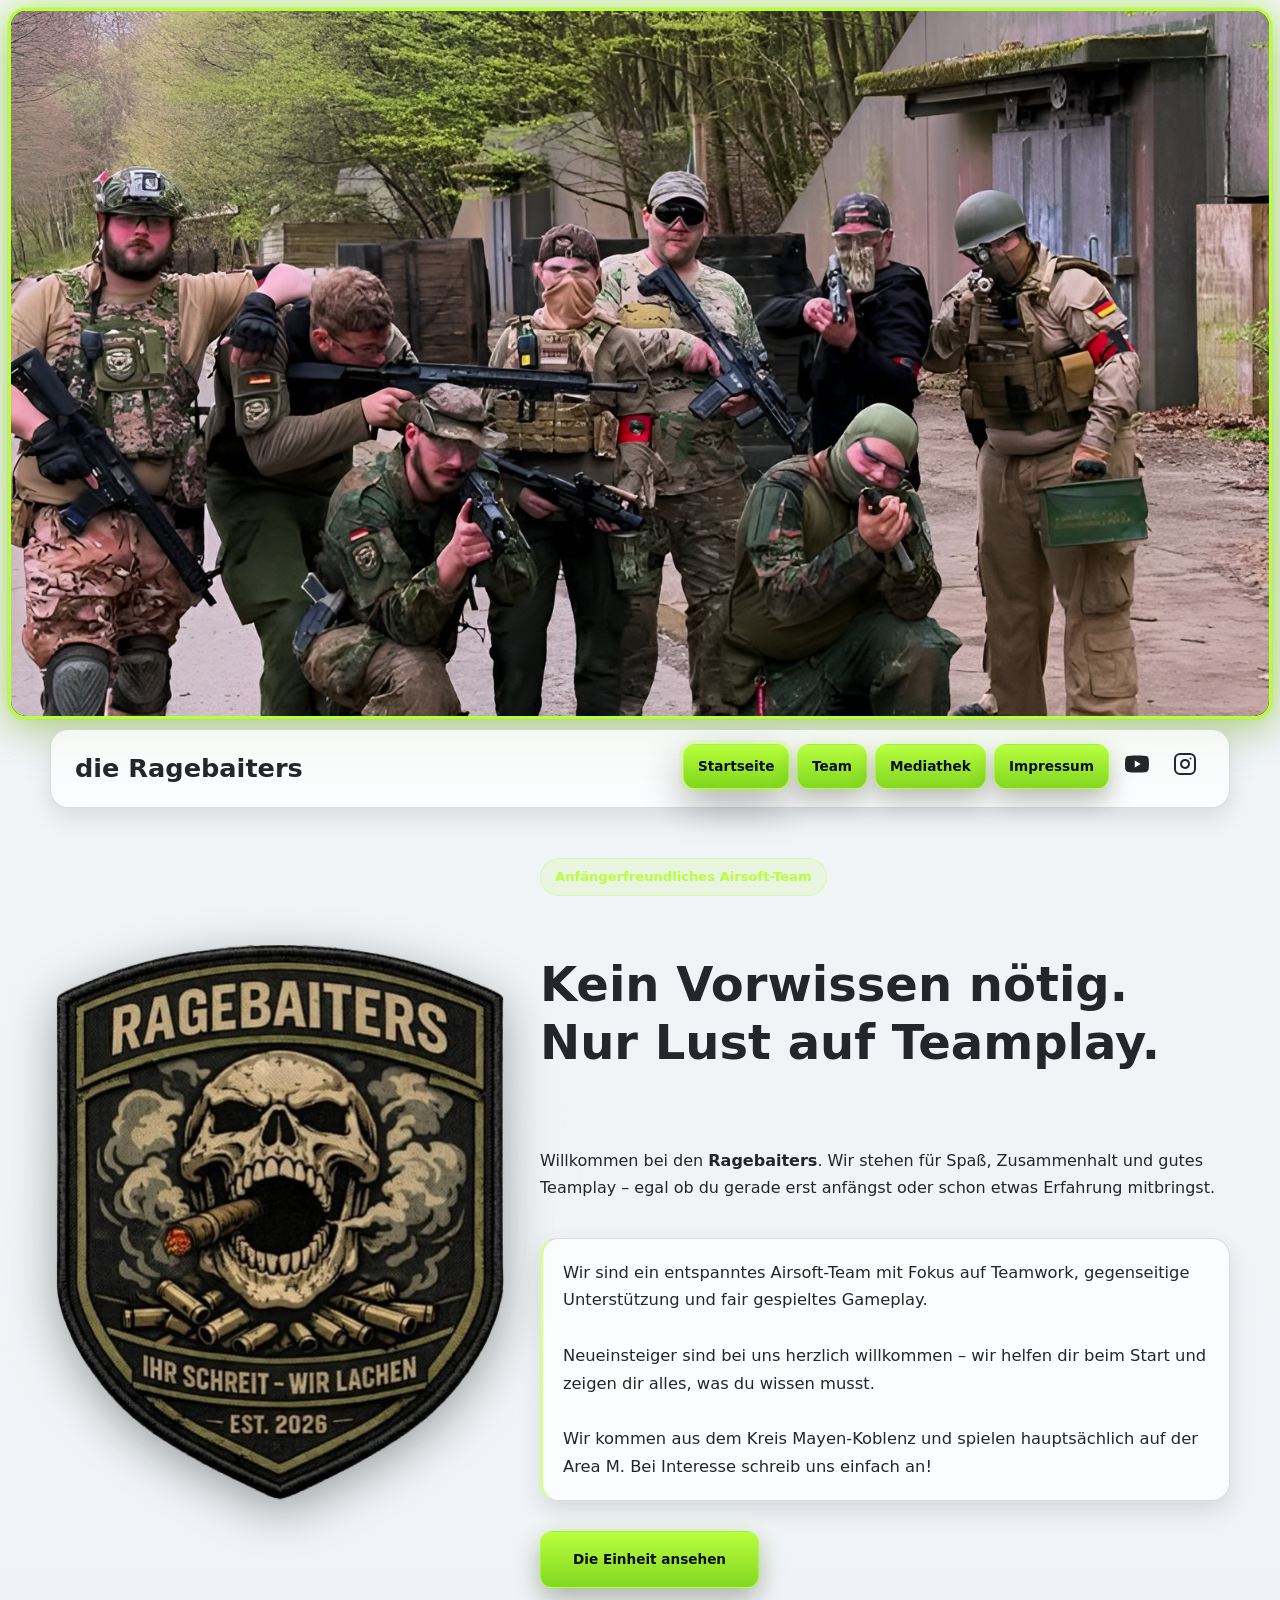
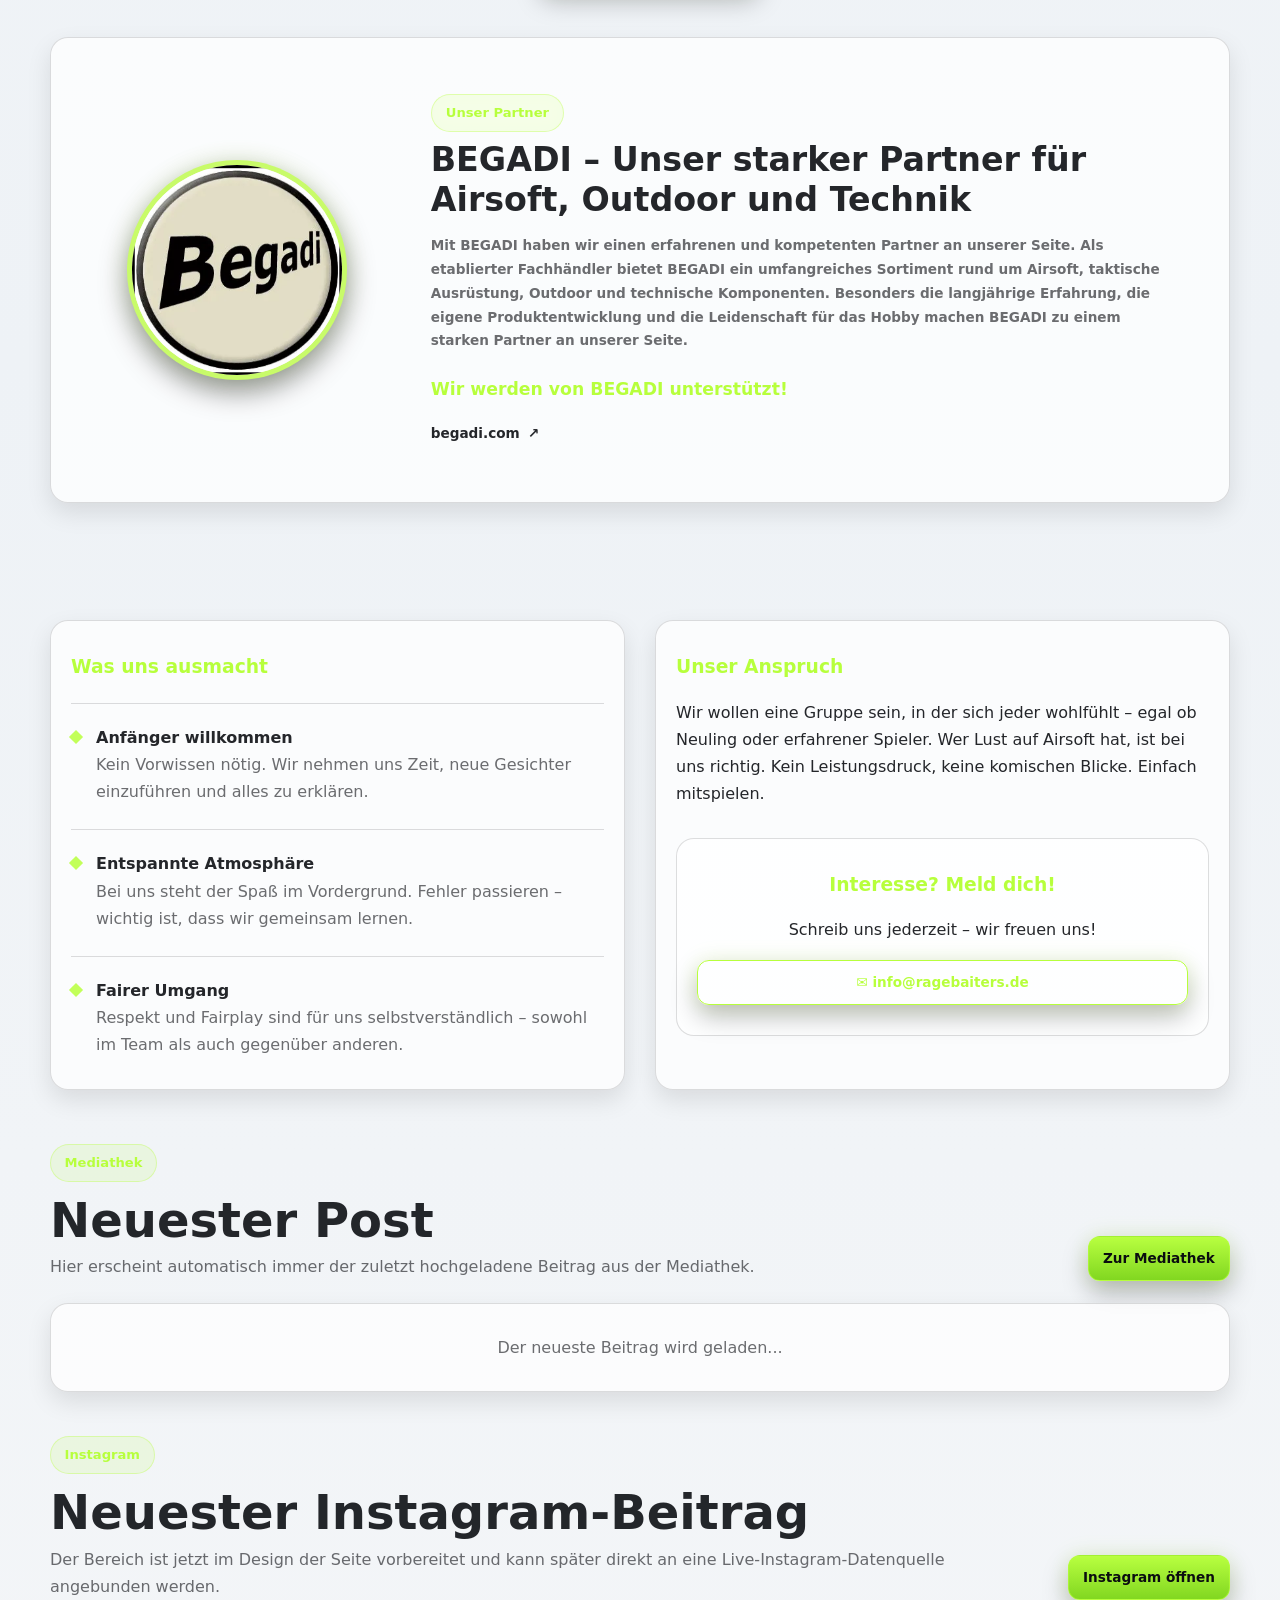
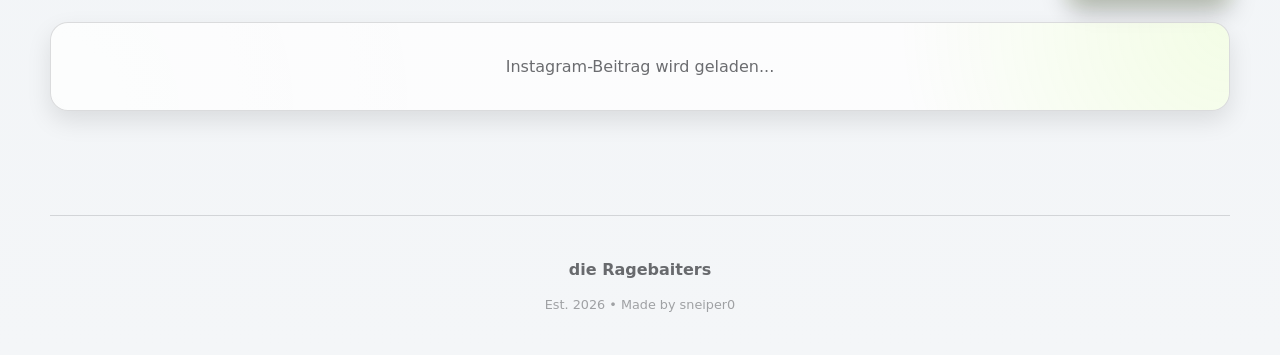
==== commit 05c7c324: "Add files via upload" ====
--- a/index.html
+++ b/index.html
@@ -7,7 +7,7 @@
   <link rel="icon" type="image/png" href="images/logo.png">
   <link rel="preconnect" href="https://fonts.googleapis.com">
   <link rel="preconnect" href="https://fonts.gstatic.com" crossorigin>
-  <link rel="stylesheet" href="./styles.css?v=2026-11-16-2">
+  <link rel="stylesheet" href="./styles.css?v=2026-11-16-3">
 </head>
 <body>
 
--- a/styles.css
+++ b/styles.css
@@ -505,6 +505,8 @@
 .partner-card {
   display: grid;
   grid-template-columns: minmax(150px, 0.7fr) minmax(0, 2fr);
+  min-width: 0;
+  white-space: normal;
   align-items: center;
   gap: clamp(22px, 5vw, 64px);
   margin-top: 0;
@@ -525,21 +527,23 @@
 }
 .partner-mark {
   display: block;
-  width: min(100%, 240px);
+  width: min(100%, 220px);
+  aspect-ratio: 1;
   height: auto;
-  max-height: none;
-  padding: 0;
   justify-self: center;
-  object-fit: contain;
-  clip-path: circle(48.5% at 50% 50%);
-  filter: drop-shadow(0 12px 18px rgba(0,0,0,0.48)) drop-shadow(0 0 8px rgba(183,255,60,0.12));
+  object-fit: cover;
+  object-position: center;
+  border: 5px solid rgba(183,255,60,0.72);
+  border-radius: 50%;
+  background: #f4f0df;
+  box-shadow: 0 12px 28px rgba(0,0,0,0.42), 0 0 22px rgba(183,255,60,0.15);
   animation: partnerFloat 4.2s ease-in-out infinite;
 }
 @keyframes partnerFloat {
   0%, 100% { transform: translateY(0); }
   50% { transform: translateY(-9px); }
 }
-.partner-copy { min-width: 0; }
+.partner-copy { min-width: 0; width: 100%; white-space: normal; }
 .partner-copy .eyebrow { color: var(--accent); }
 .partner-copy h2 {
   max-width: 100%;
@@ -547,9 +551,10 @@
   color: var(--text);
   font-size: clamp(1.45rem, 2.6vw, 2.35rem);
   line-height: 1.2;
+  white-space: normal;
   overflow-wrap: anywhere;
 }
-.partner-copy p { max-width: 100%; margin: 0; color: var(--muted); line-height: 1.75; overflow-wrap: anywhere; }
+.partner-copy p { max-width: 100%; margin: 0; color: var(--muted); line-height: 1.75; white-space: normal; overflow-wrap: anywhere; }
 .partner-support { display: block; margin-top: 22px; color: var(--accent); font-size: 1.08rem; }
 .partner-visit { display: inline-flex; gap: 8px; align-items: center; margin-top: 18px; color: var(--text); font-weight: 800; }
 @media (max-width: 640px) {
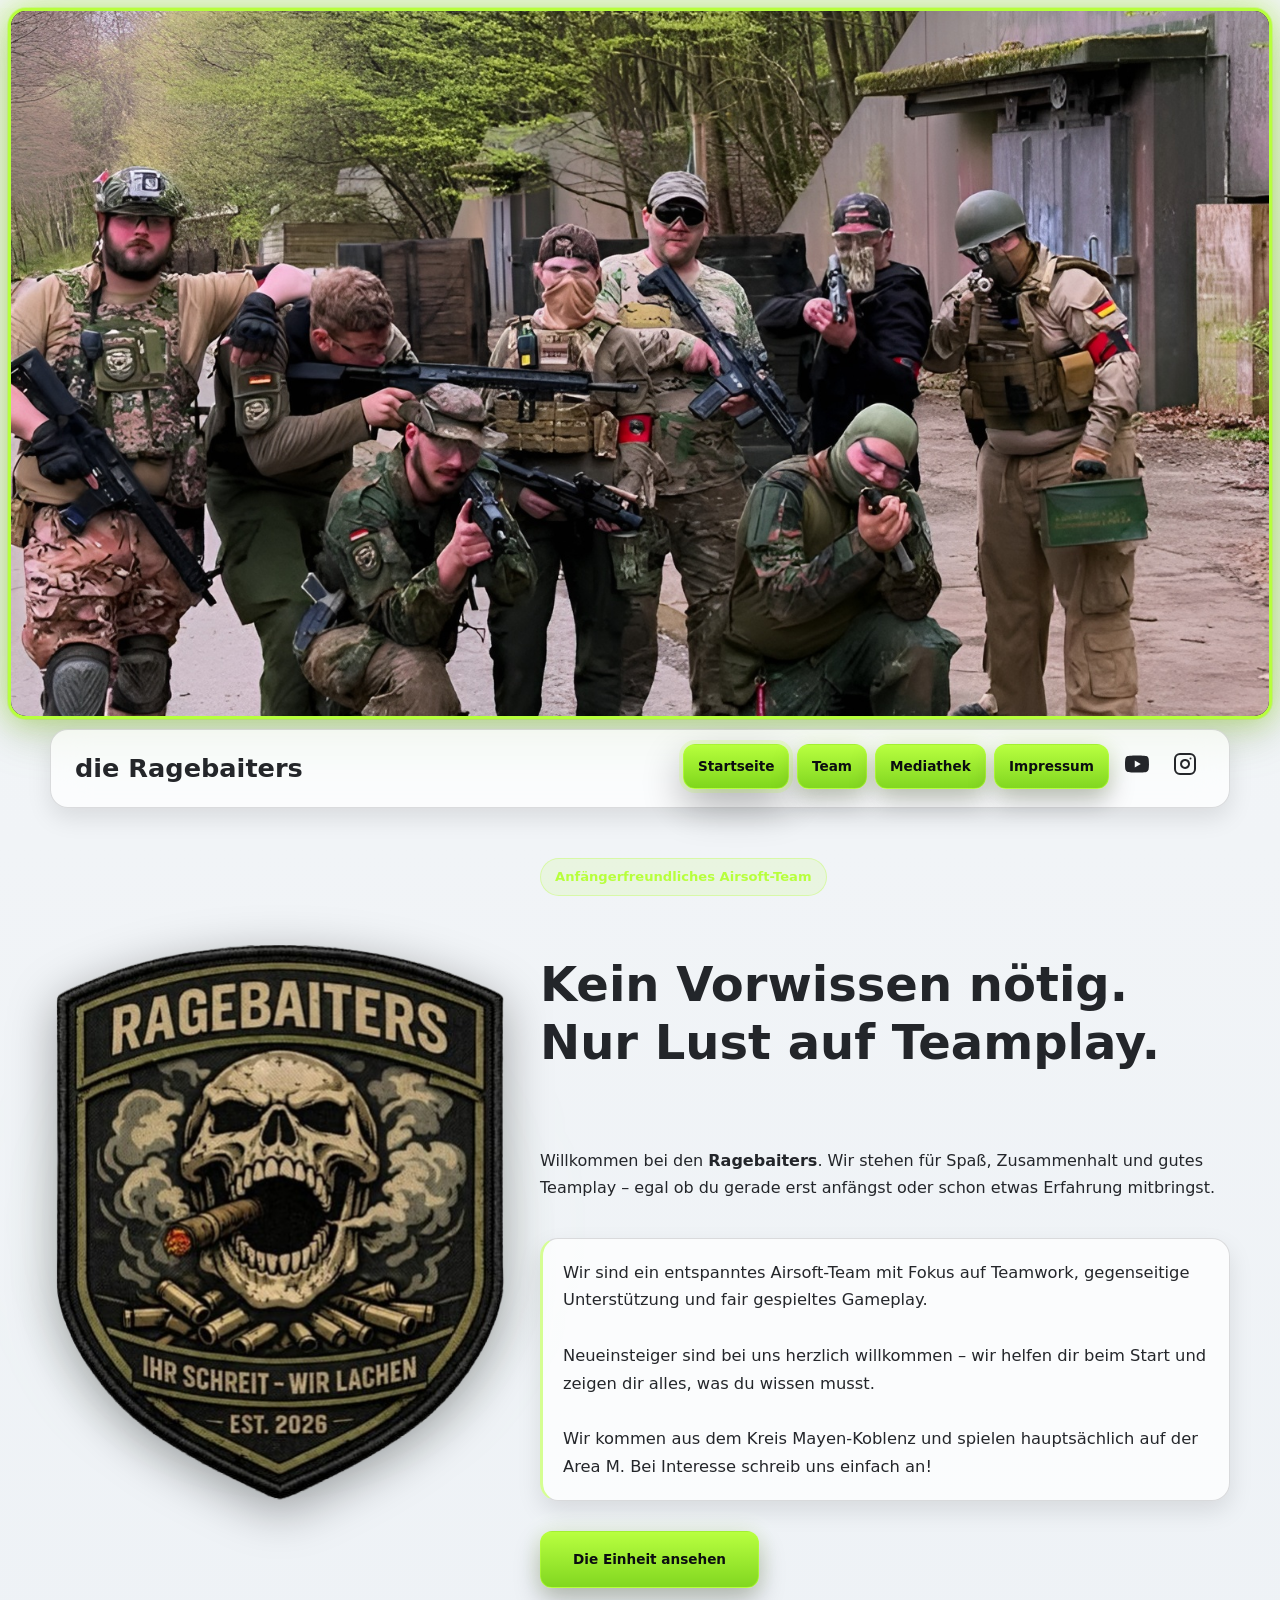
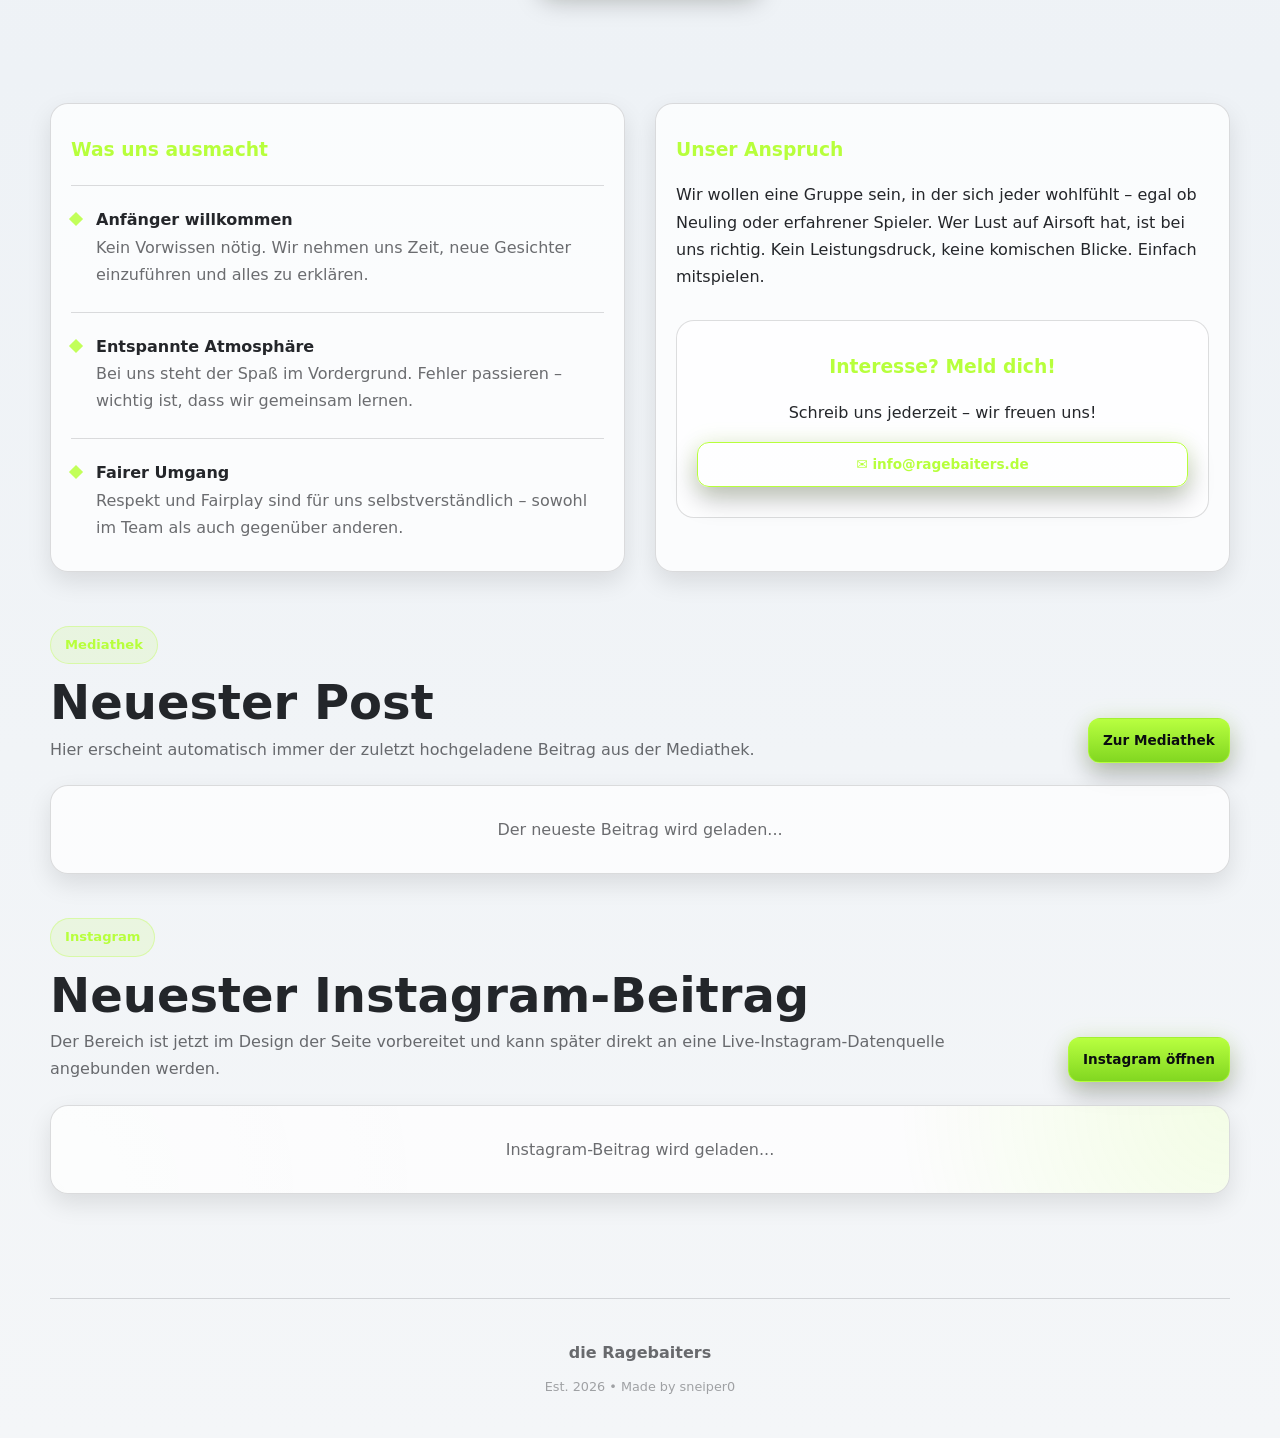
==== commit 633d312c: "Add files via upload" ====
--- a/index.html
+++ b/index.html
@@ -7,7 +7,7 @@
   <link rel="icon" type="image/png" href="images/logo.png">
   <link rel="preconnect" href="https://fonts.googleapis.com">
   <link rel="preconnect" href="https://fonts.gstatic.com" crossorigin>
-  <link rel="stylesheet" href="./styles.css?v=2026-11-16-3">
+  <link rel="stylesheet" href="./styles.css?v=2026-11-23-1">
 </head>
 <body>
 
@@ -70,19 +70,6 @@
       </div>
     </section>
 
-    <section class="section partner-section" aria-label="Unser Partner BEGADI">
-      <a class="partner-card" href="https://www.begadi.com/" target="_blank" rel="noopener noreferrer" aria-label="BEGADI – Webseite in neuem Tab öffnen">
-        <img class="partner-mark" src="images/begadilogo.png" alt="BEGADI-Logo">
-        <div class="partner-copy">
-          <span class="eyebrow">Unser Partner</span>
-          <h2>BEGADI – Unser starker Partner für Airsoft, Outdoor und Technik</h2>
-          <p>Mit BEGADI haben wir einen erfahrenen und kompetenten Partner an unserer Seite. Als etablierter Fachhändler bietet BEGADI ein umfangreiches Sortiment rund um Airsoft, taktische Ausrüstung, Outdoor und technische Komponenten. Besonders die langjährige Erfahrung, die eigene Produktentwicklung und die Leidenschaft für das Hobby machen BEGADI zu einem starken Partner an unserer Seite.</p>
-          <strong class="partner-support">Wir werden von BEGADI unterstützt!</strong>
-          <span class="partner-visit">begadi.com <span aria-hidden="true">↗</span></span>
-        </div>
-      </a>
-    </section>
-
     <section class="section">
       <div class="split">
         <article class="card">
@@ -155,6 +142,7 @@
 
 <script src="./nav.js?v=2026-04-23-5" defer></script>
 <script src="./config.js?v=2026-04-23-5"></script>
+<script type="module" src="./banner.js?v=2026-11-23-1"></script>
 <script type="module">
     import { supabase, initPage, getSessionUser, getProfile } from './auth.js?v=2026-04-23-1';
   await initPage('home');
@@ -184,27 +172,6 @@
   const instagramLatest = document.getElementById('instagram-latest');
   const instagramProfileUrl = 'https://www.instagram.com/die_ragebaiters/';
 
-  const [
-    { data: bannerVariant },
-    { data: customBannerPath },
-    { data: bannerAspect }
-  ] = await Promise.all([
-    supabase.rpc('get_homepage_banner'),
-    supabase.rpc('get_homepage_banner_custom_path'),
-    supabase.rpc('get_homepage_banner_aspect').catch(() => ({ data: '16:9' }))
-  ]);
-  applyBannerAspect(bannerAspect);
-  if (bannerVariant === 'sponsor') {
-    topBannerImg.src = 'images/banner.png';
-    topBannerImg.alt = 'die Ragebaiters Sponsor Banner';
-  } else if (bannerVariant === 'custom' && customBannerPath) {
-    topBannerImg.src = resolvePhotoUrl(customBannerPath);
-    topBannerImg.alt = 'die Ragebaiters eigenes Banner';
-  } else {
-    topBannerImg.src = 'images/banner2.png';
-    topBannerImg.alt = 'die Ragebaiters Team Banner';
-  }
-
   const currentUser = await getSessionUser();
   const currentProfile = currentUser ? await getProfile(currentUser.id) : null;
   const currentRole = currentUser ? normalizeRole(currentProfile?.role) : 'guest';
@@ -266,13 +233,6 @@
     return pub.publicUrl;
   }
 
-  function applyBannerAspect(value) {
-    const normalized = String(value || '16:9');
-    const match = normalized.match(/^(?:custom:)?([1-9]\d{0,3}):([1-9]\d{0,3})$/);
-    const [width, height] = match ? [match[1], match[2]] : ['16', '9'];
-    document.querySelector('.top-banner')?.style.setProperty('--banner-aspect-ratio', `${width} / ${height}`);
-  }
-
   async function renderLatestInstagramPost() {
     if (!instagramLatest) return;
 
--- a/styles.css
+++ b/styles.css
@@ -502,69 +502,6 @@
   margin-top: 20px;
 }
 
-.partner-card {
-  display: grid;
-  grid-template-columns: minmax(150px, 0.7fr) minmax(0, 2fr);
-  min-width: 0;
-  white-space: normal;
-  align-items: center;
-  gap: clamp(22px, 5vw, 64px);
-  margin-top: 0;
-  padding: clamp(24px, 5vw, 56px);
-  color: var(--text) !important;
-  text-align: left;
-  background: var(--panel);
-  border: 1px solid var(--line);
-  border-radius: var(--radius);
-  box-shadow: var(--shadow-soft);
-  transition: transform 0.22s ease, border-color 0.22s ease, box-shadow 0.22s ease;
-}
-.partner-section { padding-top: 8px; }
-.partner-card:hover {
-  transform: translateY(-3px);
-  border-color: rgba(183,255,60,0.55);
-  box-shadow: var(--shadow);
-}
-.partner-mark {
-  display: block;
-  width: min(100%, 220px);
-  aspect-ratio: 1;
-  height: auto;
-  justify-self: center;
-  object-fit: cover;
-  object-position: center;
-  border: 5px solid rgba(183,255,60,0.72);
-  border-radius: 50%;
-  background: #f4f0df;
-  box-shadow: 0 12px 28px rgba(0,0,0,0.42), 0 0 22px rgba(183,255,60,0.15);
-  animation: partnerFloat 4.2s ease-in-out infinite;
-}
-@keyframes partnerFloat {
-  0%, 100% { transform: translateY(0); }
-  50% { transform: translateY(-9px); }
-}
-.partner-copy { min-width: 0; width: 100%; white-space: normal; }
-.partner-copy .eyebrow { color: var(--accent); }
-.partner-copy h2 {
-  max-width: 100%;
-  margin: 8px 0 14px;
-  color: var(--text);
-  font-size: clamp(1.45rem, 2.6vw, 2.35rem);
-  line-height: 1.2;
-  white-space: normal;
-  overflow-wrap: anywhere;
-}
-.partner-copy p { max-width: 100%; margin: 0; color: var(--muted); line-height: 1.75; white-space: normal; overflow-wrap: anywhere; }
-.partner-support { display: block; margin-top: 22px; color: var(--accent); font-size: 1.08rem; }
-.partner-visit { display: inline-flex; gap: 8px; align-items: center; margin-top: 18px; color: var(--text); font-weight: 800; }
-@media (max-width: 640px) {
-  .partner-card { grid-template-columns: 1fr; gap: 22px; }
-  .partner-mark { width: min(100%, 200px); }
-}
-@media (prefers-reduced-motion: reduce) {
-  .partner-mark { animation: none; }
-}
-
 .member-card {
   padding: 25px 15px;
   background: var(--panel);
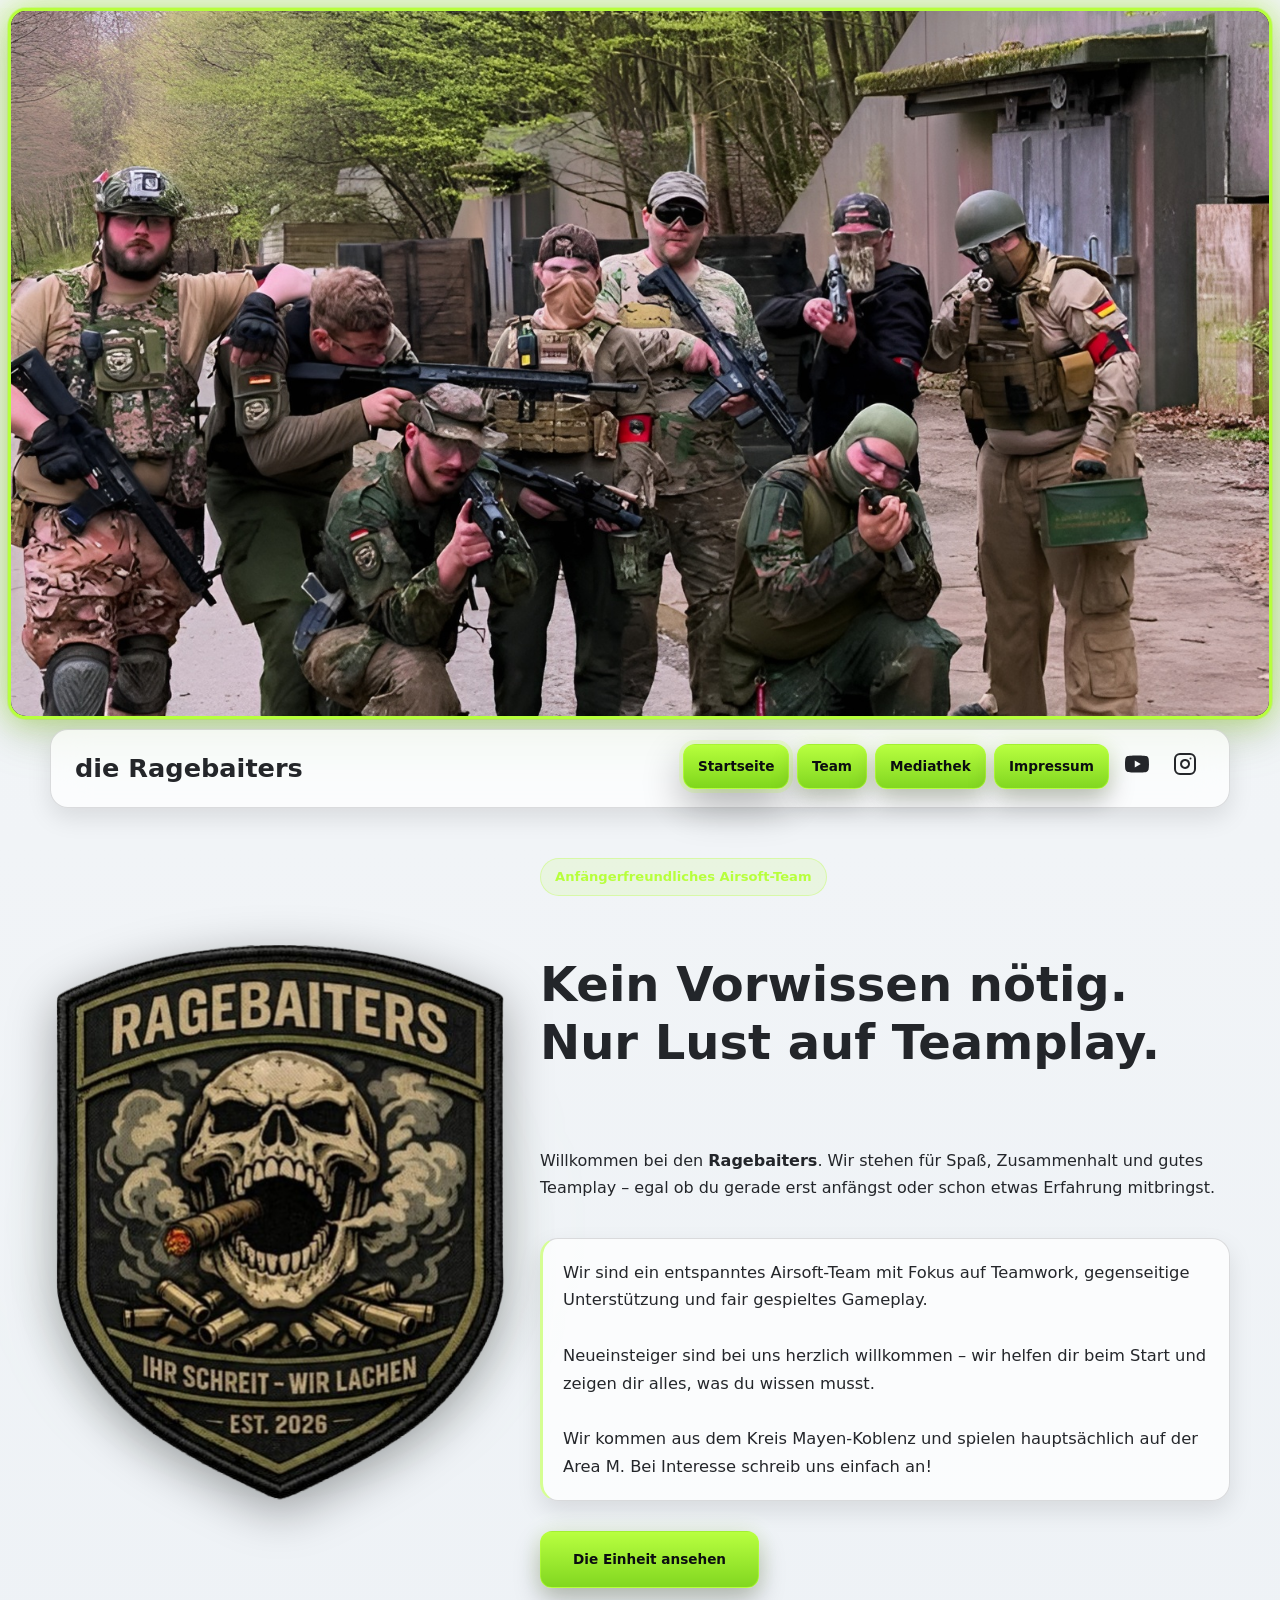
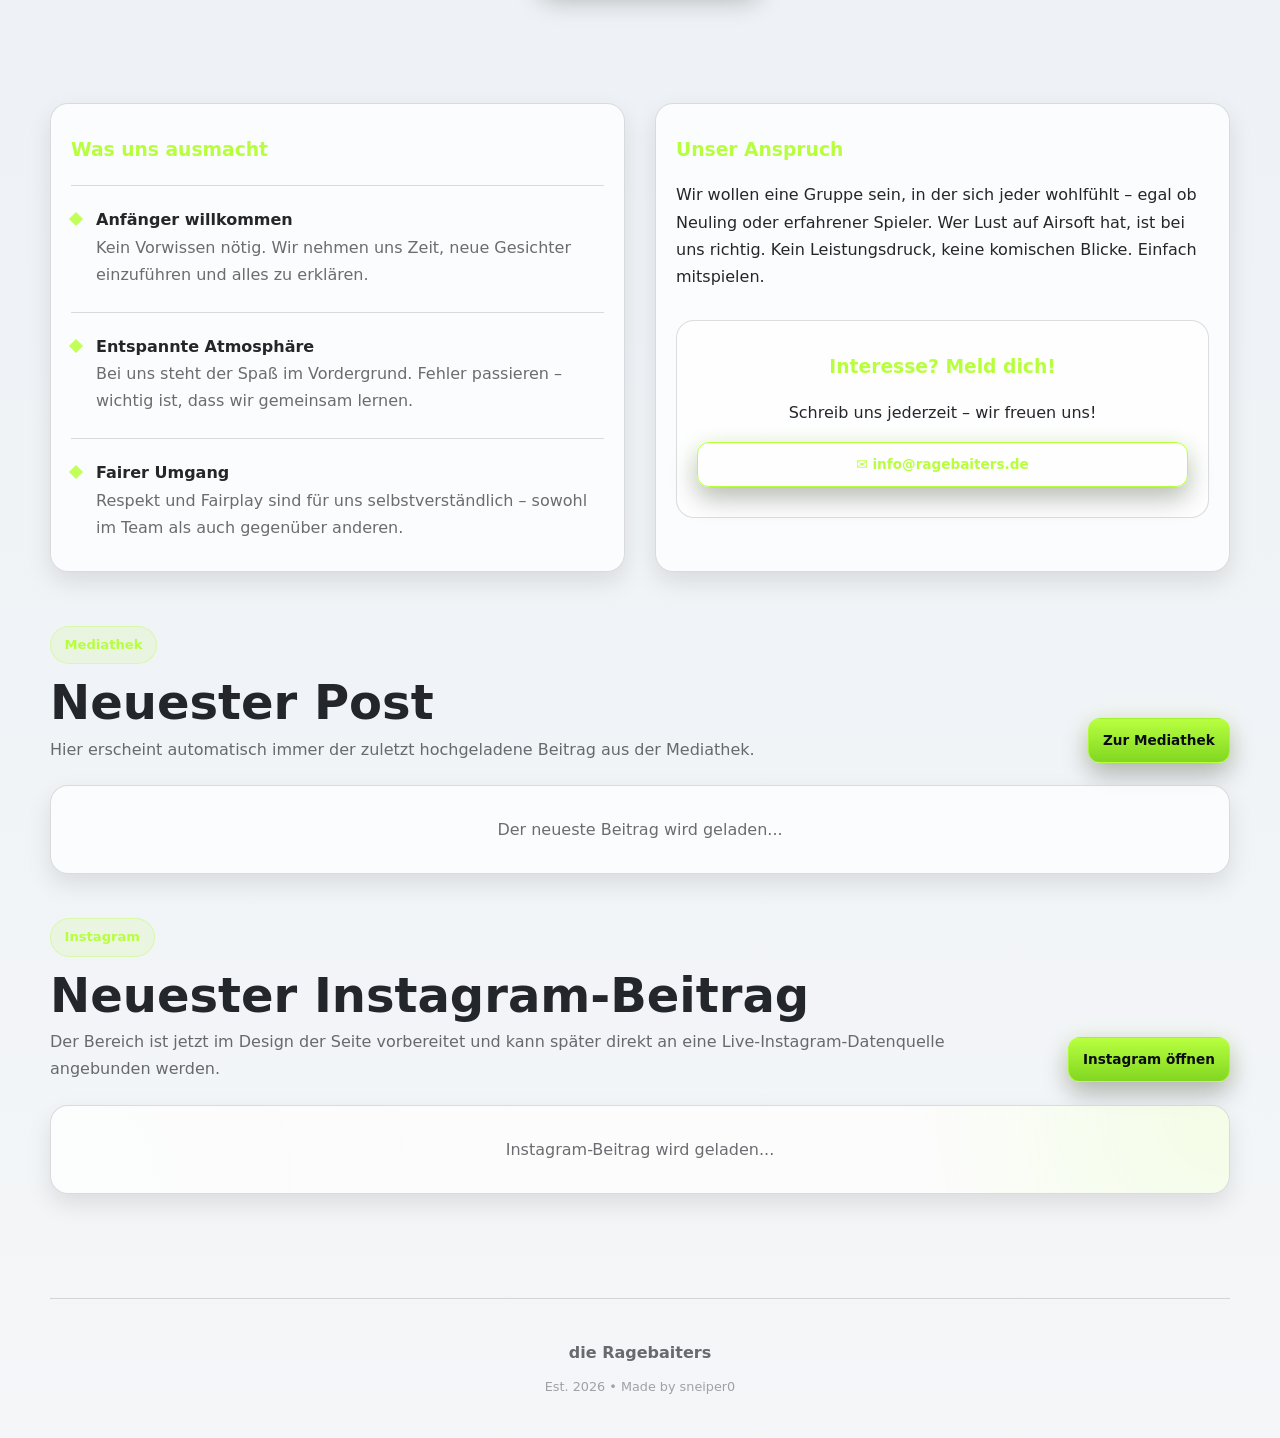
==== commit fe900b69: "Add files via upload" ====
--- a/index.html
+++ b/index.html
@@ -142,7 +142,7 @@
 
 <script src="./nav.js?v=2026-04-23-5" defer></script>
 <script src="./config.js?v=2026-04-23-5"></script>
-<script type="module" src="./banner.js?v=2026-11-23-1"></script>
+<script type="module" src="./banner.js?v=2026-11-23-3"></script>
 <script type="module">
     import { supabase, initPage, getSessionUser, getProfile } from './auth.js?v=2026-04-23-1';
   await initPage('home');
